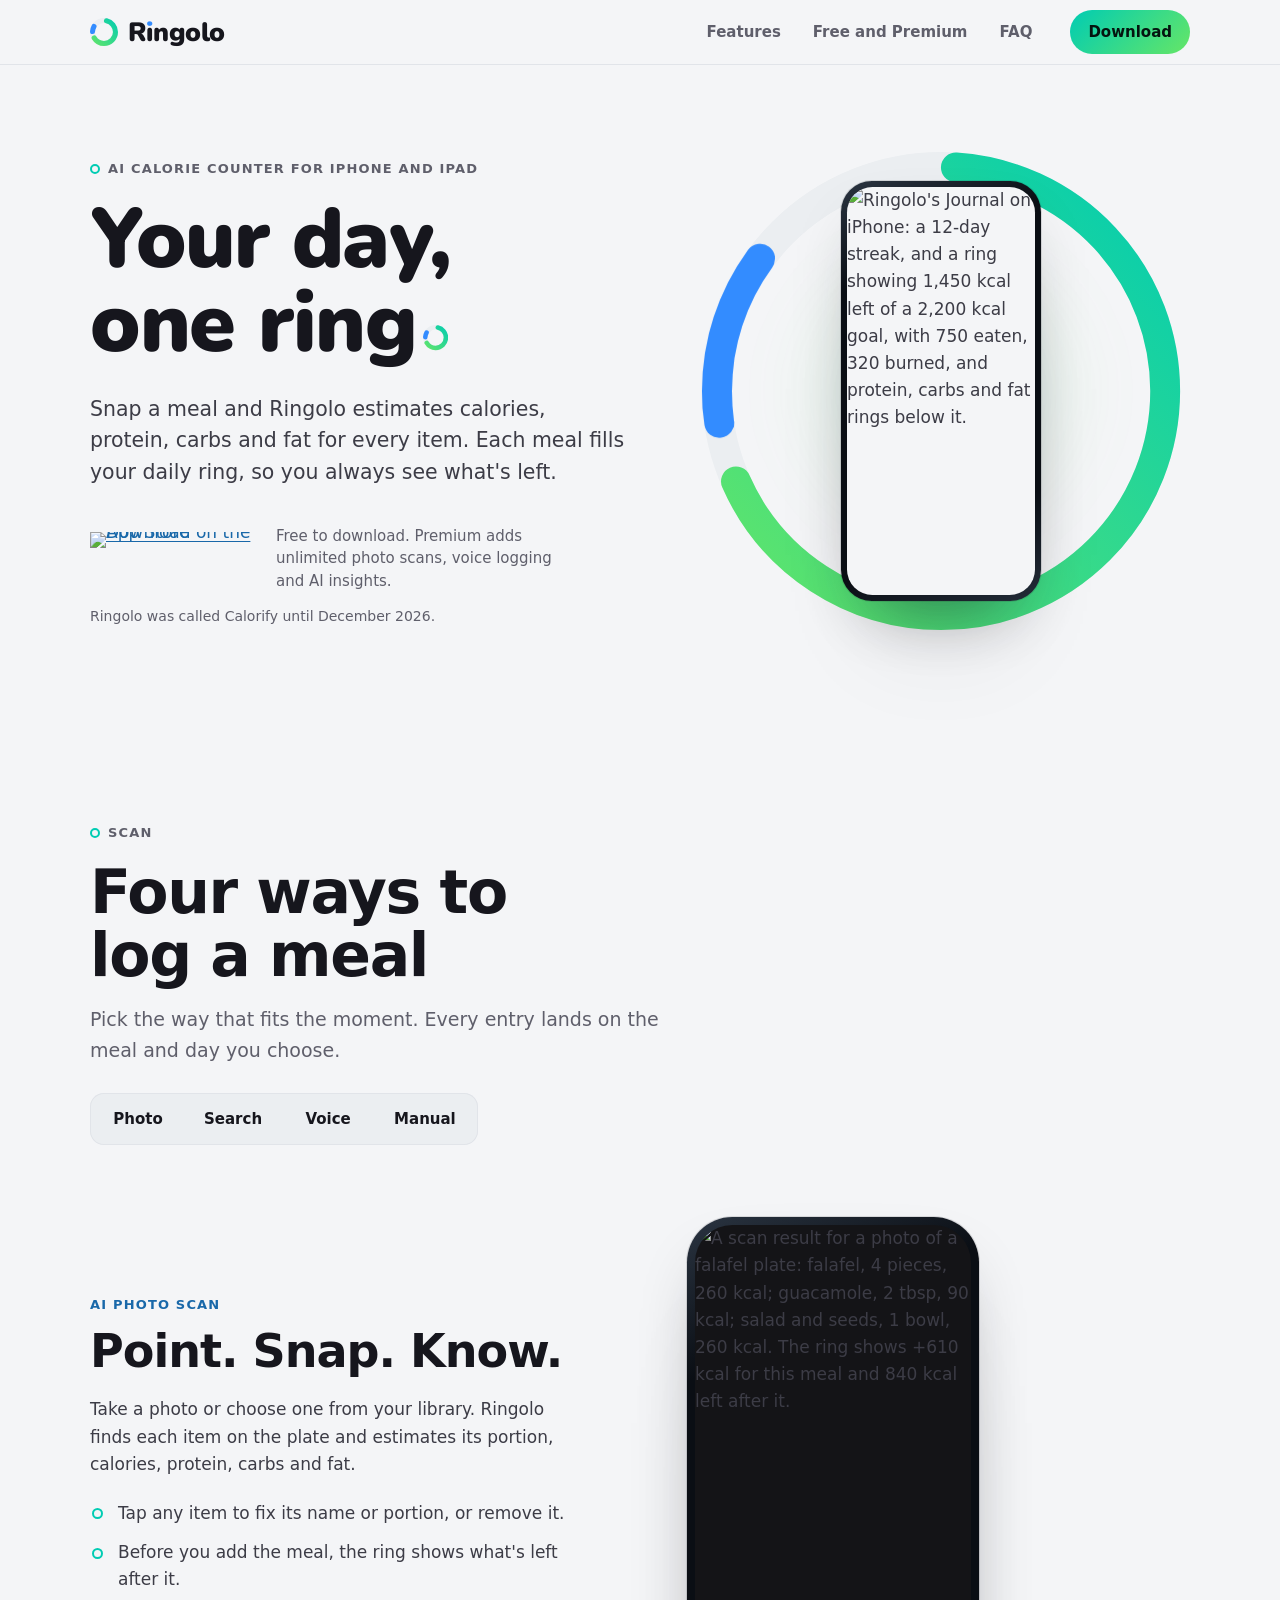
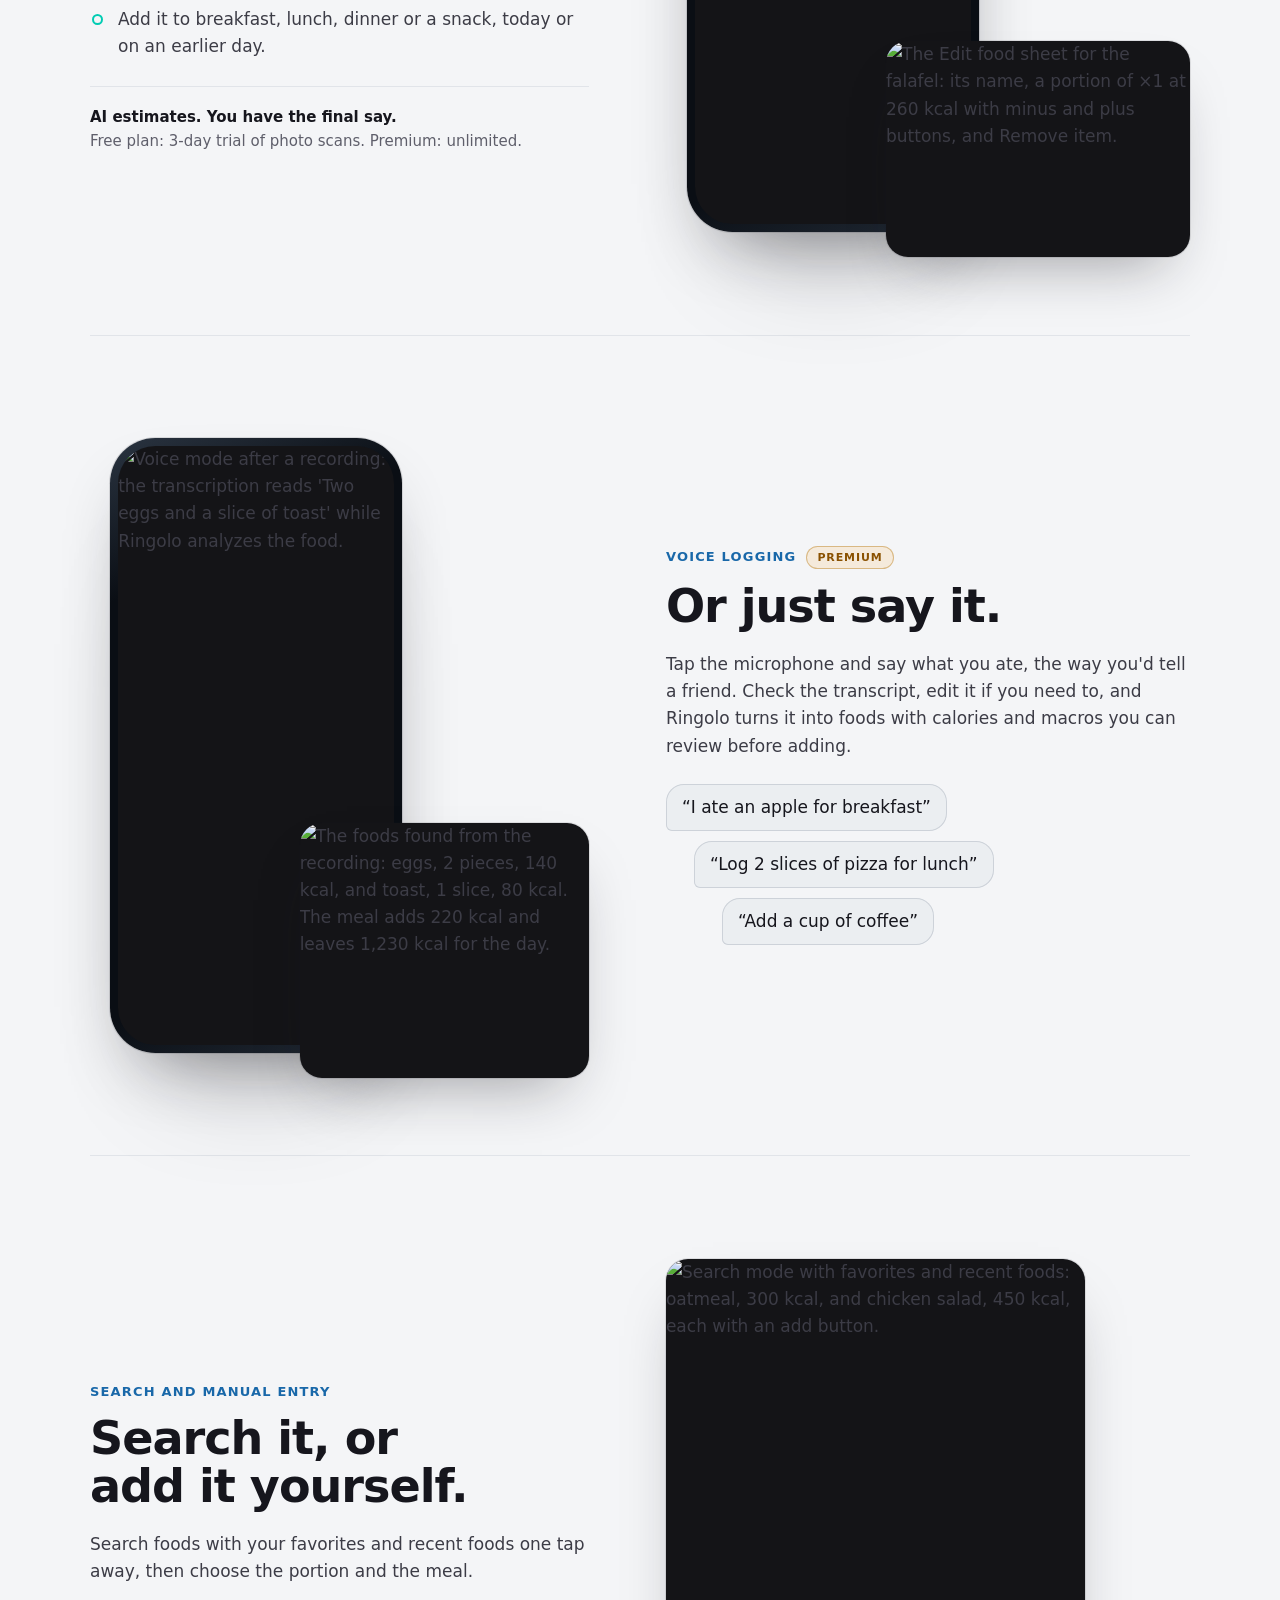
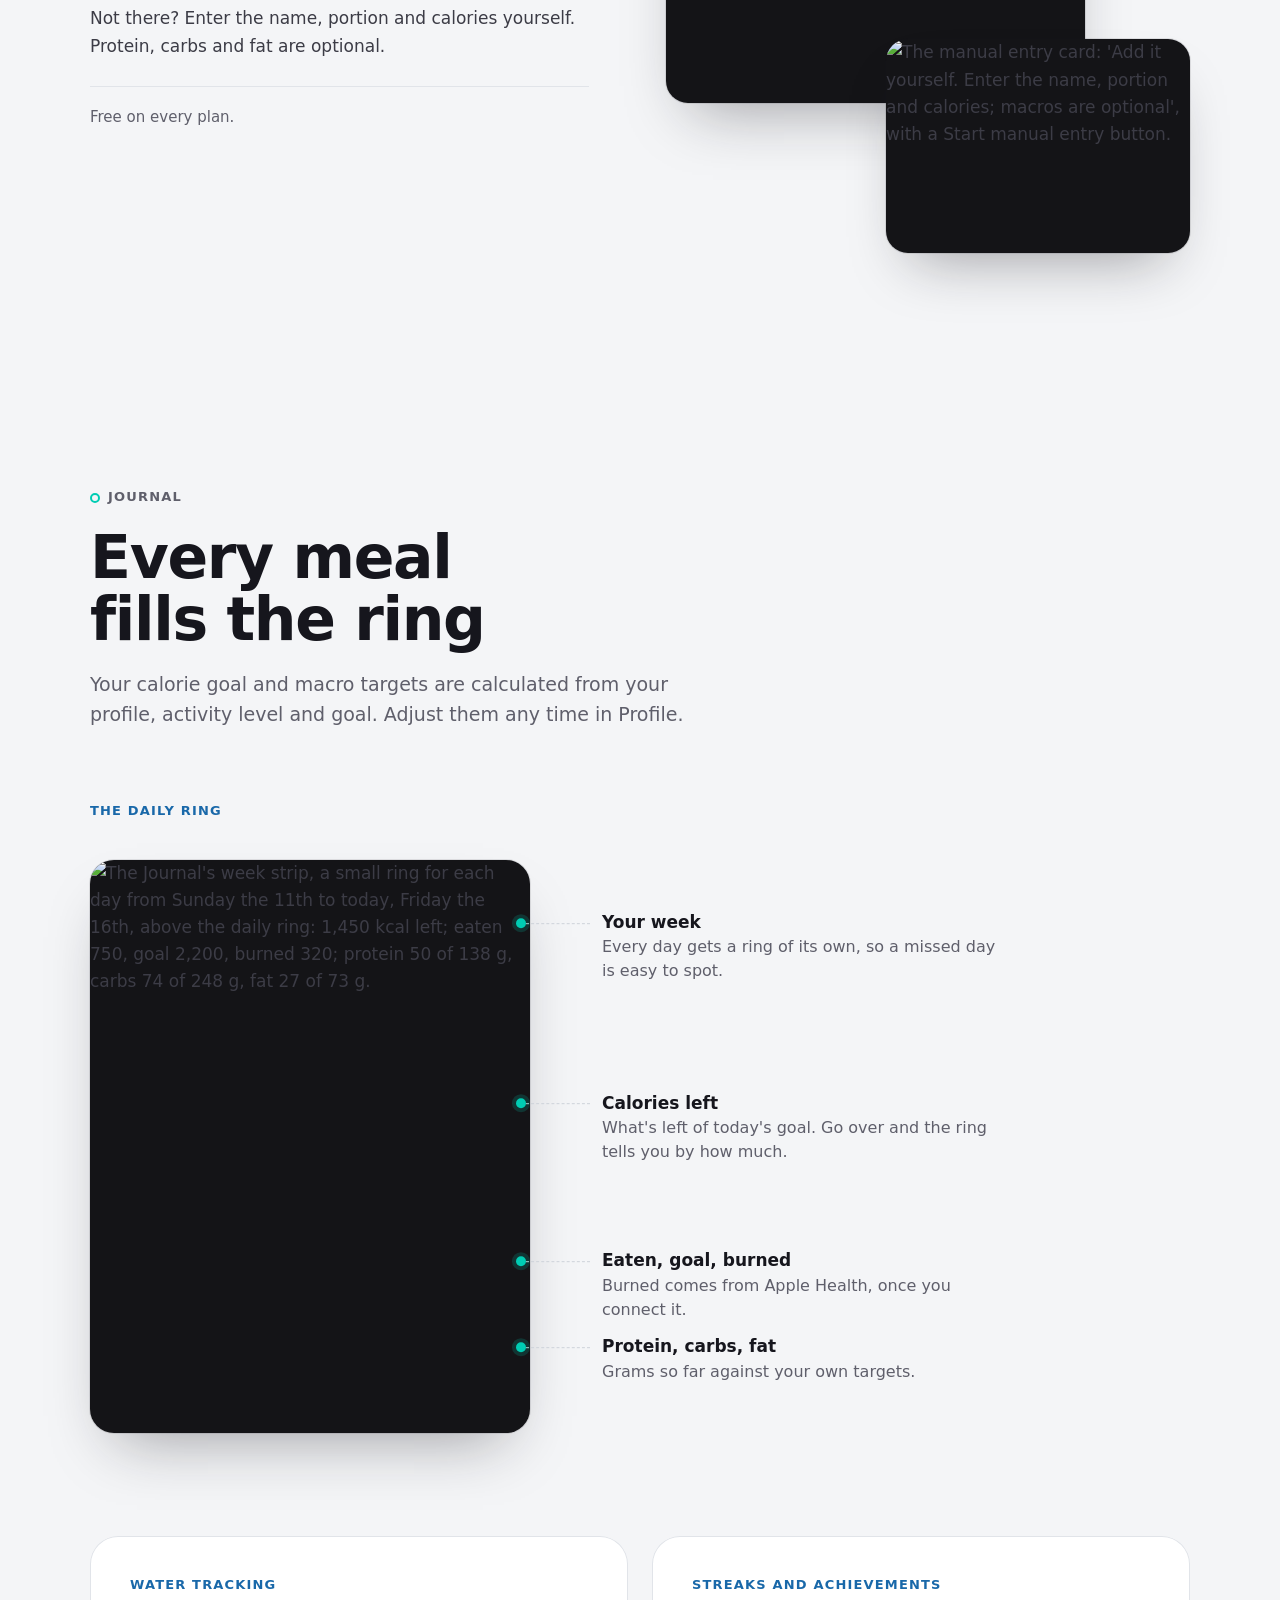
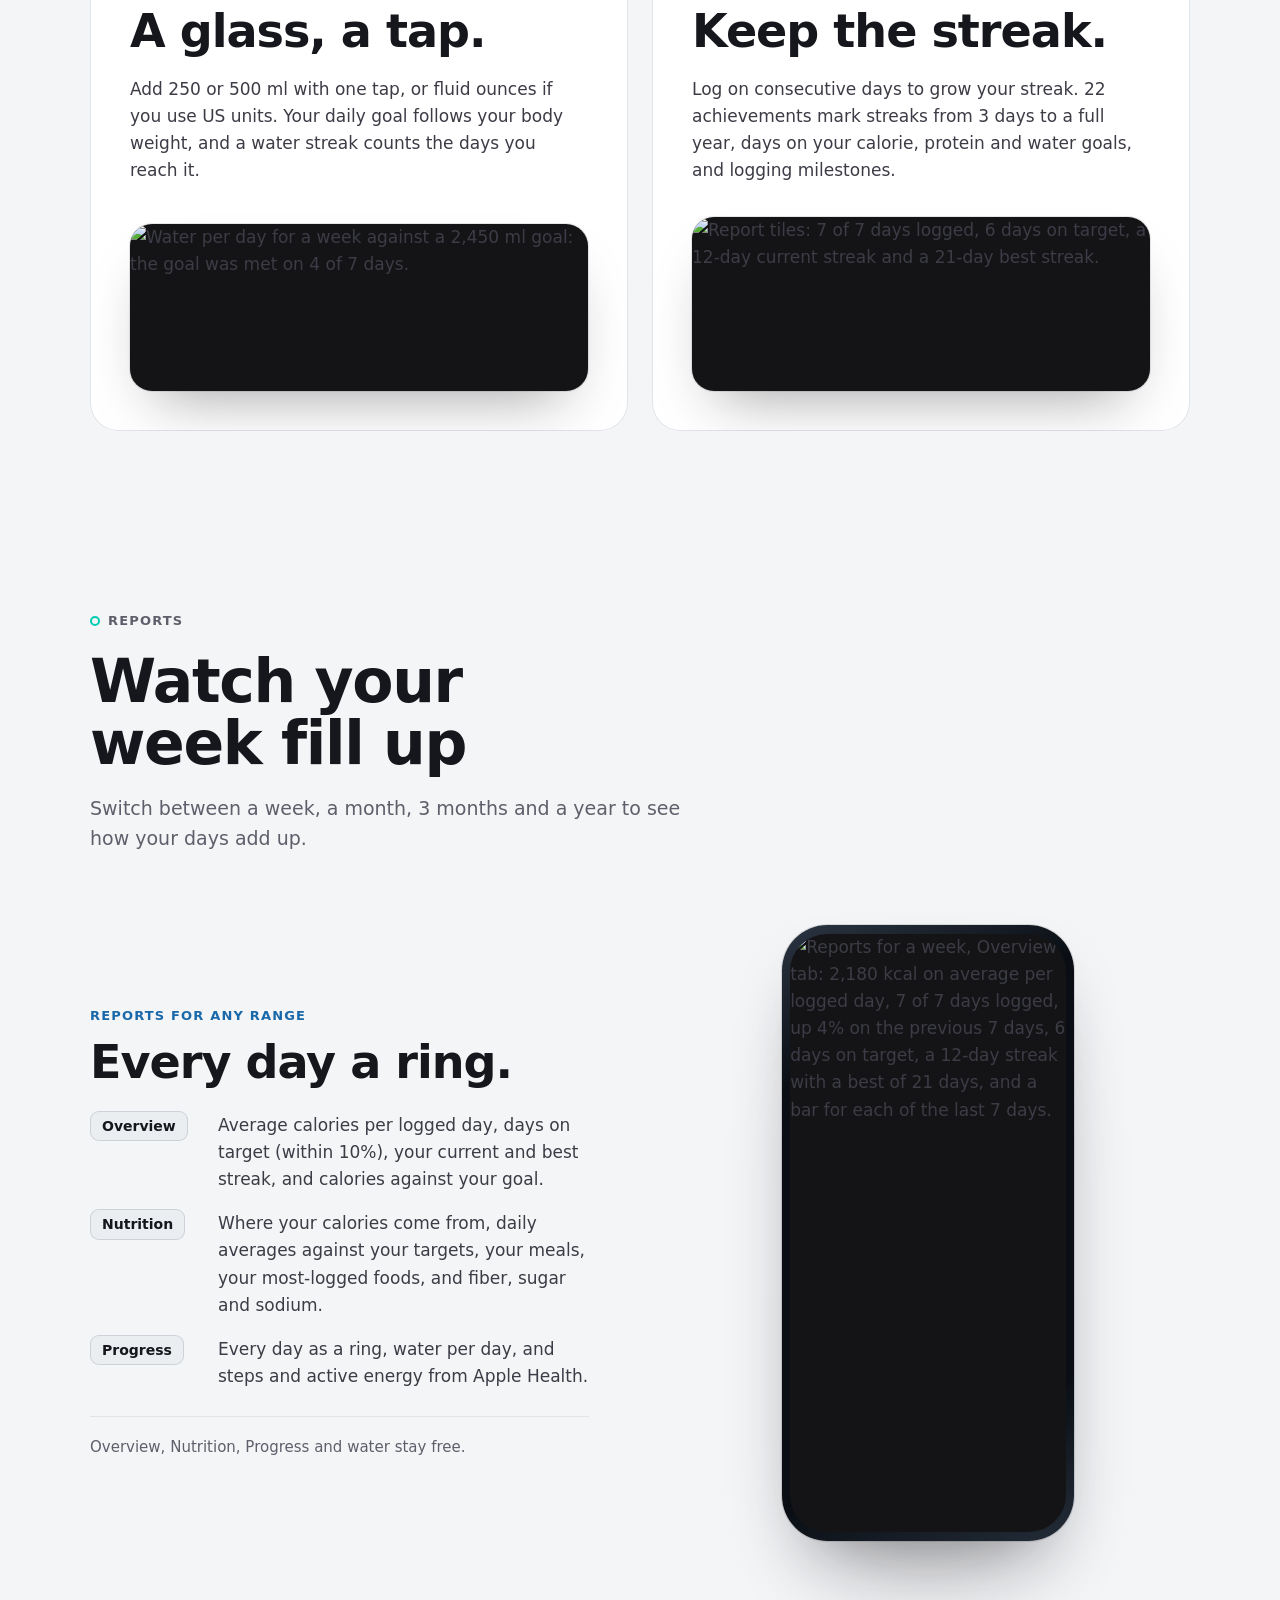
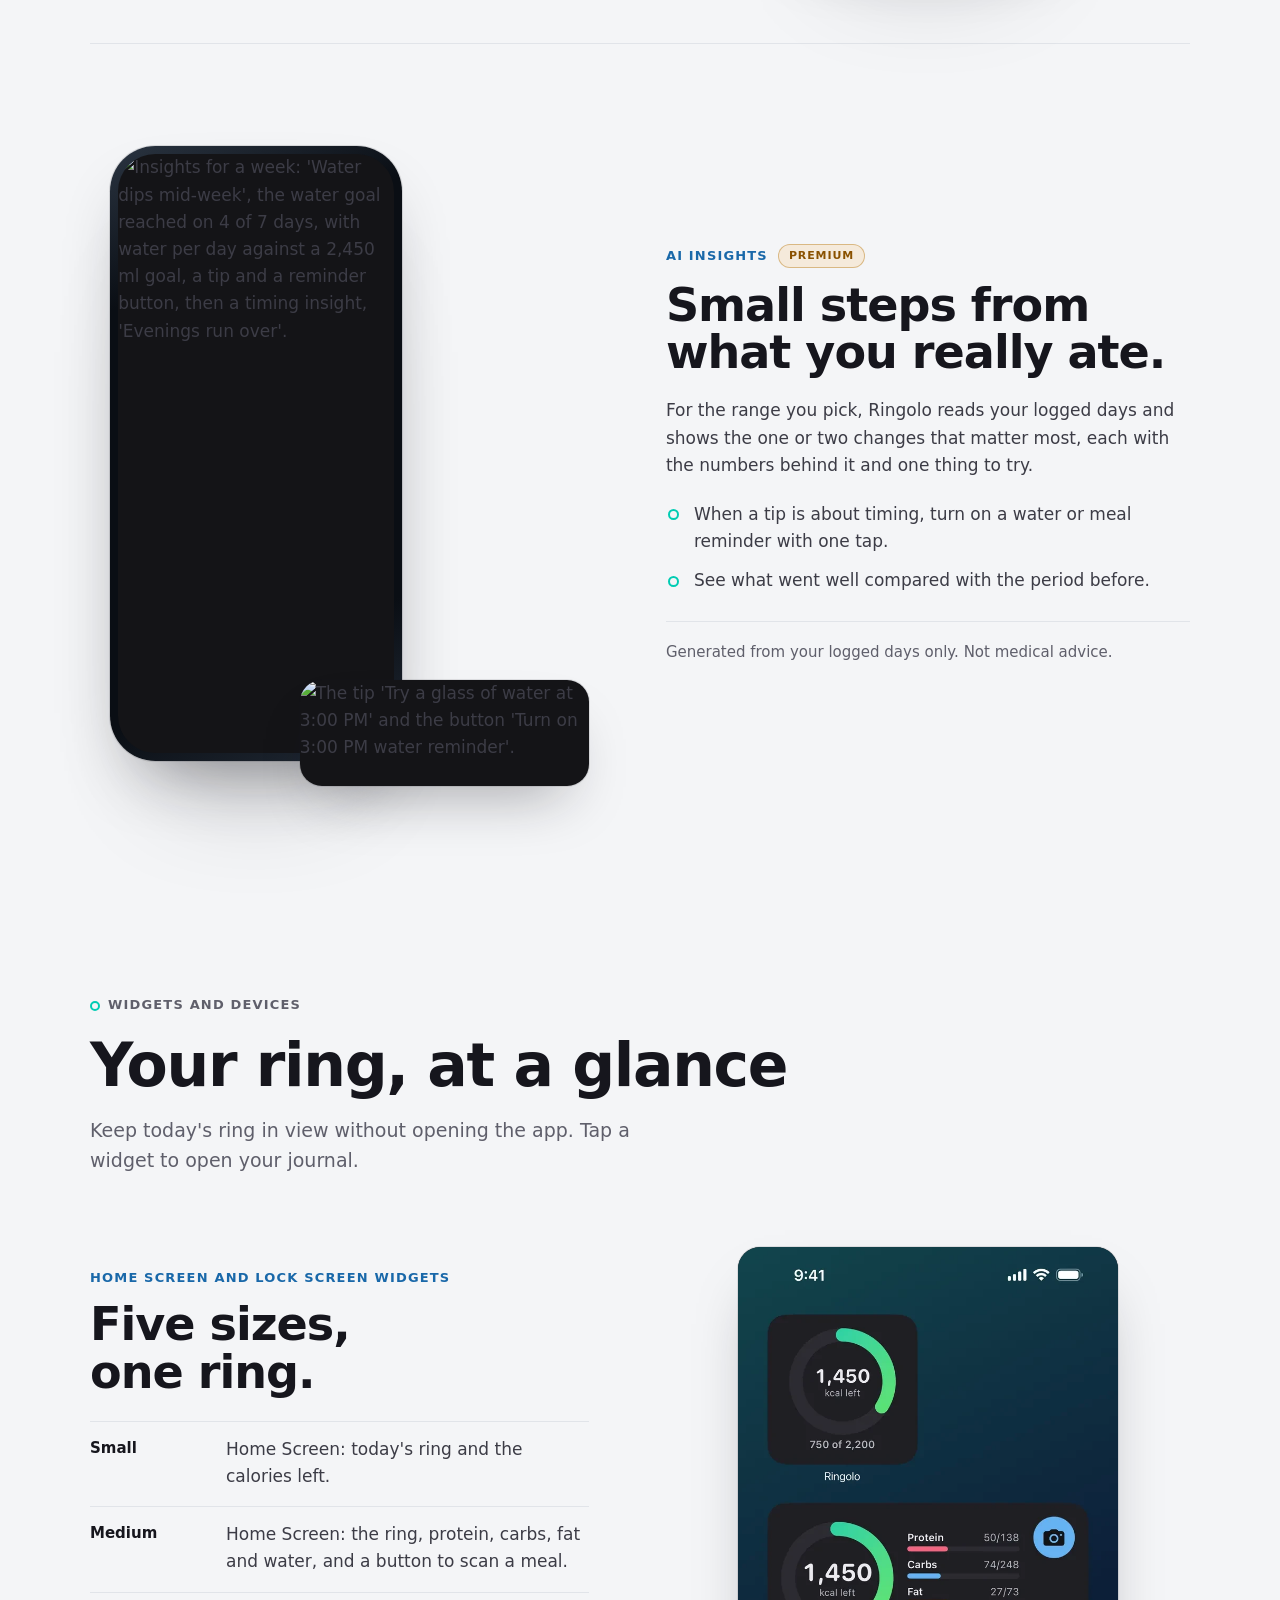
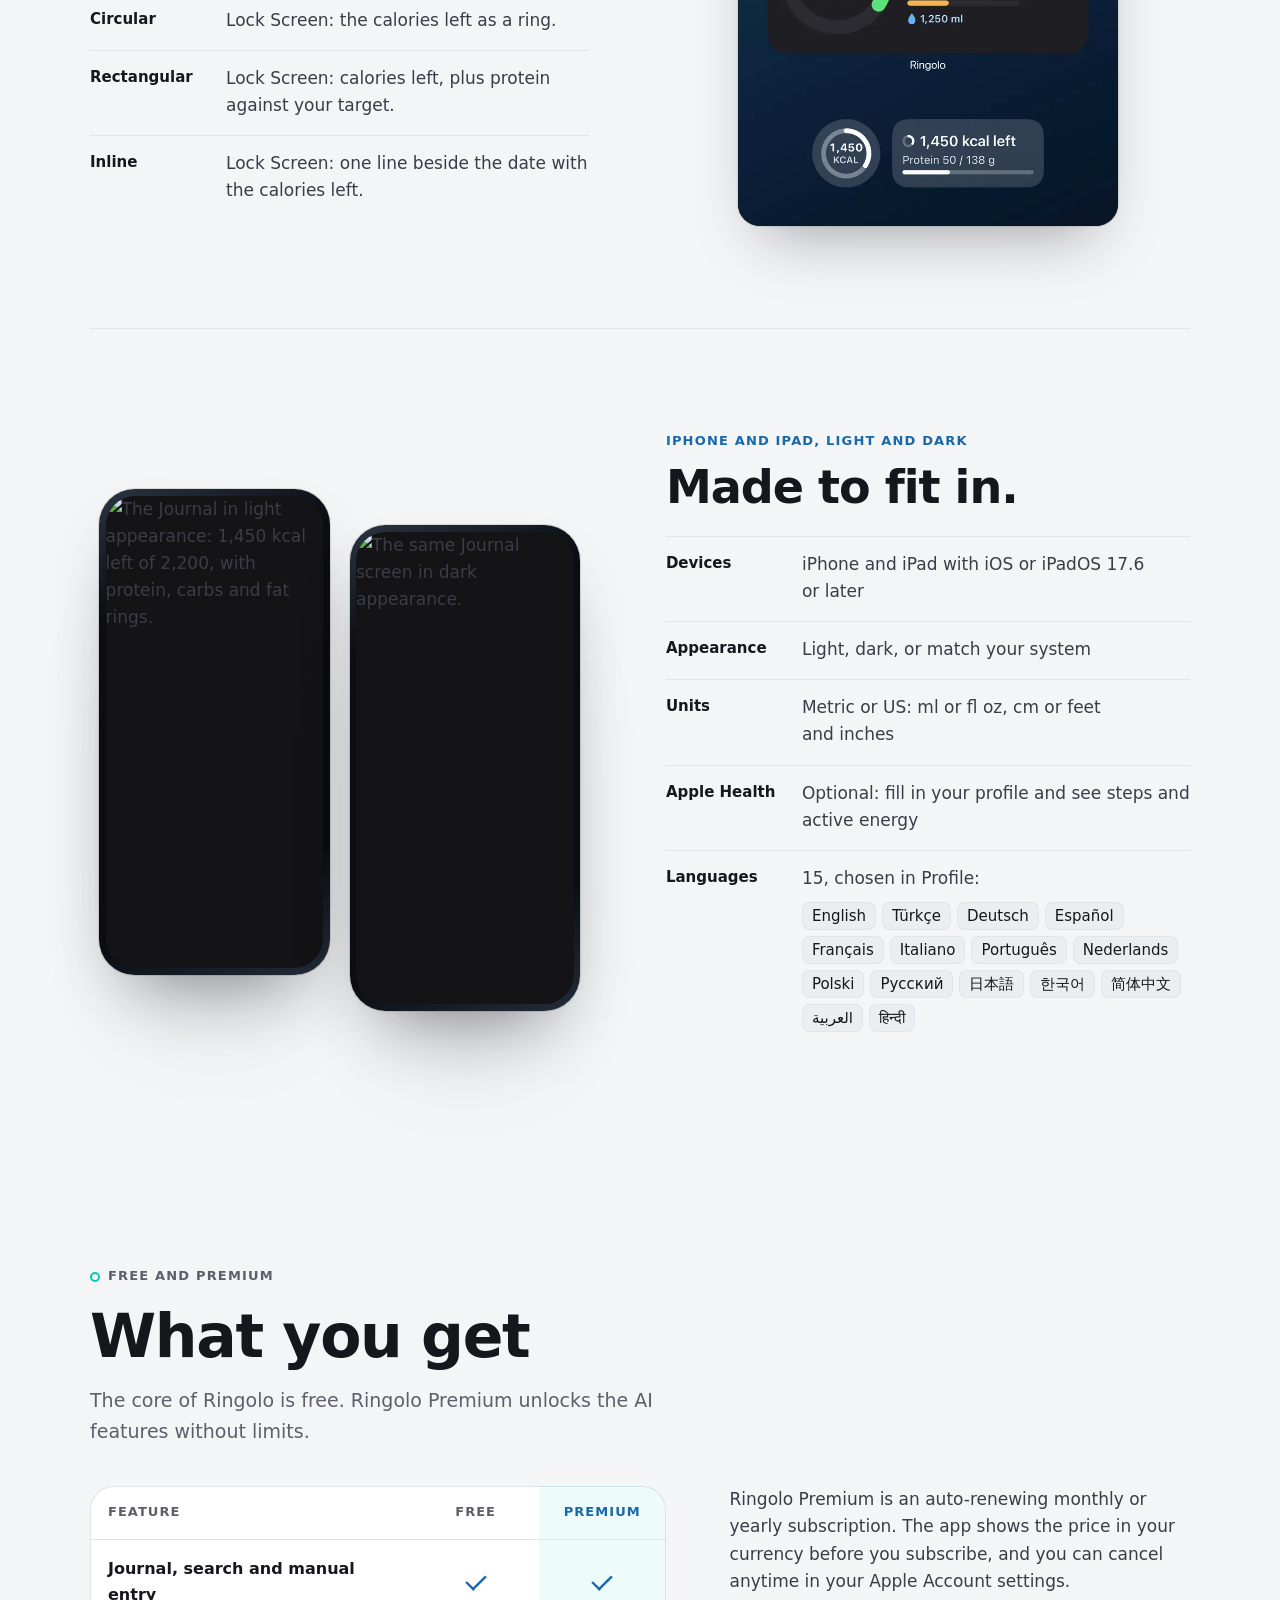
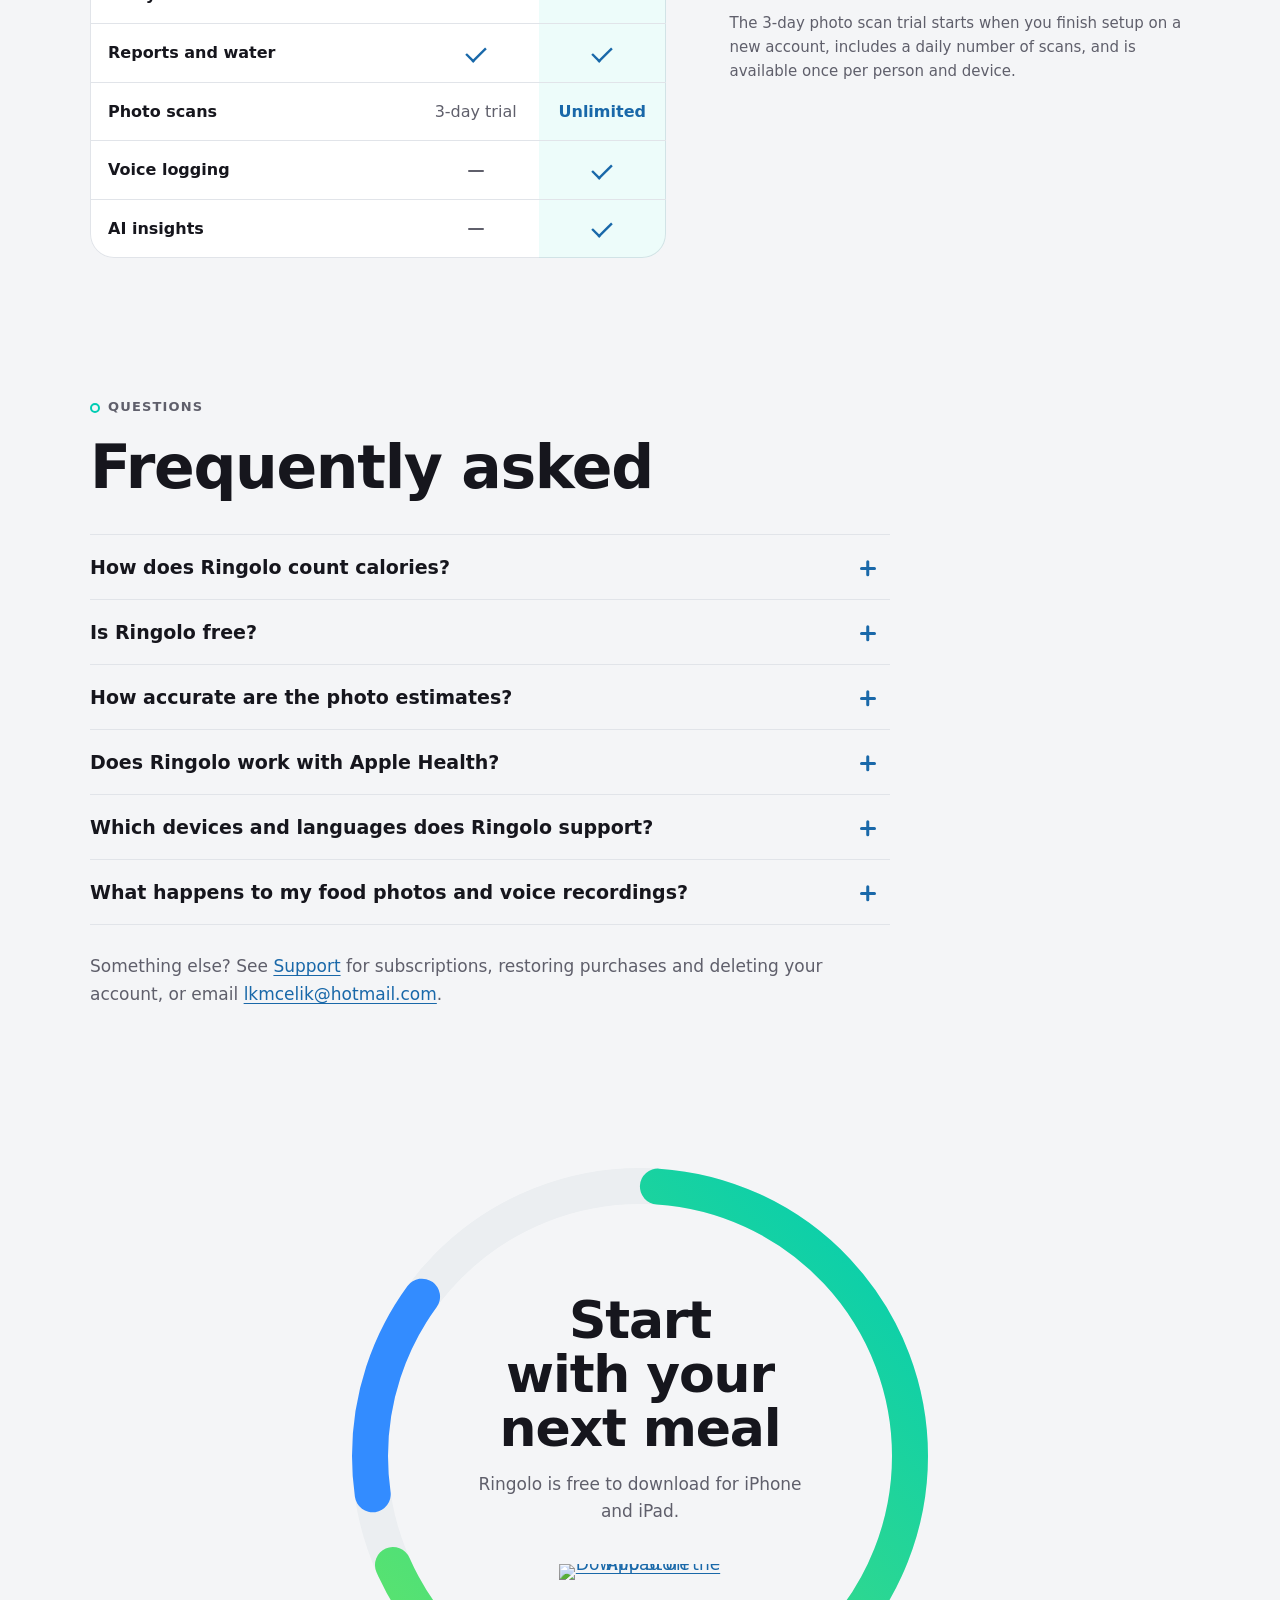
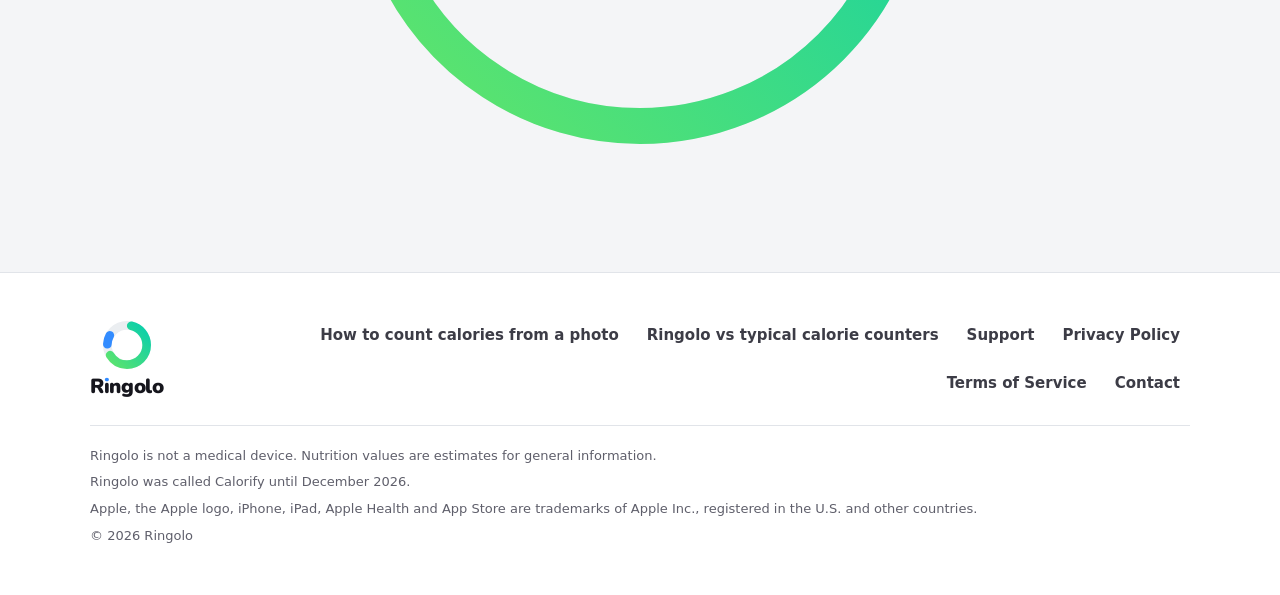
==== index.html @ d731403a "Rename the site to Ringolo (formerly Calorify) and add the C4 guide pages - Brand: compact lockup (r" ====
<!DOCTYPE html>
<html lang="en">
<head>
    <meta charset="UTF-8">
    <meta name="viewport" content="width=device-width, initial-scale=1">
    <title>Ringolo: AI calorie counter and macro tracker for iPhone and iPad</title>
    <meta name="description" content="Snap a meal and Ringolo (formerly Calorify) estimates calories, protein, carbs and fat for every item. Log by voice or search, track water, and see your week in reports.">
    <link rel="canonical" href="https://lkmcelik.github.io/calorify/">
    <meta name="robots" content="index, follow, max-image-preview:large">
    <meta name="color-scheme" content="light dark">
    <meta name="theme-color" content="#F4F5F7" media="(prefers-color-scheme: light)">
    <meta name="theme-color" content="#070B12" media="(prefers-color-scheme: dark)">
    <meta name="apple-itunes-app" content="app-id=6749366793">

    <meta property="og:type" content="website">
    <meta property="og:site_name" content="Ringolo">
    <meta property="og:locale" content="en_US">
    <meta property="og:url" content="https://lkmcelik.github.io/calorify/">
    <meta property="og:title" content="Ringolo: your day, one ring">
    <meta property="og:description" content="AI calorie counter for iPhone and iPad. Snap a meal for calories and macros on every item, log by voice or search, and see what's left in one ring.">
    <meta property="og:image" content="https://lkmcelik.github.io/calorify/img/og-image.png">
    <meta property="og:image:type" content="image/png">
    <meta property="og:image:width" content="1200">
    <meta property="og:image:height" content="630">
    <meta property="og:image:alt" content="Ringolo&#39;s Journal screen on an iPhone inside the Ringolo ring, with the words: Your day, one ring.">
    <meta name="twitter:card" content="summary_large_image">
    <meta name="twitter:title" content="Ringolo: your day, one ring">
    <meta name="twitter:description" content="AI calorie counter for iPhone and iPad. Snap a meal for calories and macros on every item, log by voice or search, and see what's left in one ring.">
    <meta name="twitter:image" content="https://lkmcelik.github.io/calorify/img/og-image.png">
    <meta name="twitter:image:alt" content="Ringolo&#39;s Journal screen on an iPhone inside the Ringolo ring, with the words: Your day, one ring.">

    <link rel="icon" type="image/png" sizes="64x64" href="img/icon-64.png">
    <link rel="apple-touch-icon" href="img/icon-180.png">
    <link rel="preload" as="image" href="img/journal-today-light.webp" type="image/webp" media="(prefers-color-scheme: light)">
    <link rel="preload" as="image" href="img/journal-today.webp" type="image/webp" media="(prefers-color-scheme: dark)">
    <link rel="preconnect" href="https://fonts.googleapis.com">
    <link rel="preconnect" href="https://fonts.gstatic.com" crossorigin>
    <link rel="stylesheet" href="https://fonts.googleapis.com/css2?family=Nunito:wght@900&amp;display=swap">
    <link rel="stylesheet" href="style.css">
    <script>document.documentElement.classList.add('js');</script>

    <script type="application/ld+json">
    {
      "@context": "https://schema.org",
      "@graph": [
        {
          "@type": "WebSite",
          "@id": "https://lkmcelik.github.io/calorify/#website",
          "name": "Ringolo",
          "alternateName": "Calorify",
          "url": "https://lkmcelik.github.io/calorify/",
          "inLanguage": "en",
          "publisher": { "@id": "https://lkmcelik.github.io/calorify/#publisher" }
        },
        {
          "@type": "Organization",
          "@id": "https://lkmcelik.github.io/calorify/#publisher",
          "name": "Ringolo",
          "alternateName": "Calorify",
          "url": "https://lkmcelik.github.io/calorify/",
          "logo": "https://lkmcelik.github.io/calorify/img/icon-180.png",
          "email": "lkmcelik@hotmail.com"
        },
        {
          "@type": "MobileApplication",
          "@id": "https://lkmcelik.github.io/calorify/#app",
          "name": "Ringolo",
          "alternateName": "Calorify",
          "description": "AI calorie counter and macro tracker for iPhone and iPad, formerly called Calorify. Snap a meal and Ringolo estimates calories, protein, carbs and fat for every item; log by voice, search or manual entry; track water, streaks and achievements; see reports for a week, month, 3 months or a year; and get AI insights with one-tap water and meal reminders.",
          "operatingSystem": "iOS 17.6 or later, iPadOS 17.6 or later",
          "applicationCategory": "HealthApplication",
          "inLanguage": ["en", "tr", "de", "es", "fr", "it", "pt", "nl", "pl", "ru", "ja", "ko", "zh-Hans", "ar", "hi"],
          "url": "https://apps.apple.com/app/id6749366793",
          "downloadUrl": "https://apps.apple.com/app/id6749366793",
          "installUrl": "https://apps.apple.com/app/id6749366793",
          "image": "https://lkmcelik.github.io/calorify/img/icon-180.png",
          "screenshot": [
            "https://lkmcelik.github.io/calorify/img/journal-today.webp",
            "https://lkmcelik.github.io/calorify/img/scan-result.webp",
            "https://lkmcelik.github.io/calorify/img/voice.webp",
            "https://lkmcelik.github.io/calorify/img/reports-overview.webp",
            "https://lkmcelik.github.io/calorify/img/insights.webp",
            "https://lkmcelik.github.io/calorify/img/widgets.webp"
          ],
          "featureList": [
            "AI photo scan with calories, protein, carbs and fat for each item",
            "Edit the name and portion of every scanned item",
            "Voice logging",
            "Food search with favorites and recent foods",
            "Manual entry",
            "Daily calorie ring with protein, carbs and fat targets",
            "Water tracking",
            "Logging streaks and achievements",
            "Reports for a week, month, 3 months or a year",
            "AI insights with one-tap water and meal reminders",
            "Home Screen and Lock Screen widgets",
            "Optional Apple Health connection",
            "Light and dark appearance",
            "15 languages"
          ],
          "isAccessibleForFree": true,
          "offers": {
            "@type": "Offer",
            "price": "0",
            "priceCurrency": "USD",
            "category": "free",
            "description": "Free to download. Offers in-app purchases: Ringolo Premium, an optional auto-renewing subscription."
          },
          "publisher": { "@id": "https://lkmcelik.github.io/calorify/#publisher" }
        },
        {
          "@type": "FAQPage",
          "@id": "https://lkmcelik.github.io/calorify/#faq",
          "mainEntity": [
            {
              "@type": "Question",
              "name": "How does Ringolo count calories?",
              "acceptedAnswer": {
                "@type": "Answer",
                "text": "Take a photo and Ringolo's AI estimates the portion, calories, protein, carbs and fat of each item on the plate. You can also say what you ate, search for a food or enter it yourself. You can check and edit every item before it's added to your day."
              }
            },
            {
              "@type": "Question",
              "name": "Is Ringolo free?",
              "acceptedAnswer": {
                "@type": "Answer",
                "text": "Ringolo is free to download. The journal, food search, manual entry, reports and water tracking are free, and the free plan includes a 3-day trial of photo scans. Unlimited photo scans, voice logging and AI insights come with Ringolo Premium, an auto-renewing monthly or yearly subscription. The app shows the price in your currency before you subscribe."
              }
            },
            {
              "@type": "Question",
              "name": "How accurate are the photo estimates?",
              "acceptedAnswer": {
                "@type": "Answer",
                "text": "They're AI estimates, so treat them as a starting point. Tap any item to fix its name or portion, or remove it, before you add the meal. Ringolo is not a medical device and doesn't give medical advice."
              }
            },
            {
              "@type": "Question",
              "name": "Does Ringolo work with Apple Health?",
              "acceptedAnswer": {
                "@type": "Answer",
                "text": "Yes, if you want it to. With your permission, Ringolo reads your height, weight, date of birth and sex from Apple Health to fill in your profile, and your steps and active energy to show your activity in the journal and reports. Connecting Apple Health is optional."
              }
            },
            {
              "@type": "Question",
              "name": "Which devices and languages does Ringolo support?",
              "acceptedAnswer": {
                "@type": "Answer",
                "text": "Ringolo runs on iPhone and iPad with iOS or iPadOS 17.6 or later, in light or dark appearance, and in 15 languages: English, Turkish, German, Spanish, French, Italian, Portuguese, Dutch, Polish, Russian, Japanese, Korean, Simplified Chinese, Arabic and Hindi."
              }
            },
            {
              "@type": "Question",
              "name": "What happens to my food photos and voice recordings?",
              "acceptedAnswer": {
                "@type": "Answer",
                "text": "When you scan a photo or record a voice entry, it's sent to our servers and to OpenAI to estimate the foods and their nutrition values. We don't store voice recordings. We never sell your personal information or share your food logs with advertisers. The Privacy Policy has the details."
              }
            }
          ]
        }
      ]
    }
    </script>
</head>
<body>
    <a class="skip-link" href="#main">Skip to content</a>

    <header class="site-nav">
        <div class="nav-inner">
            <a class="lockup" href="#top" aria-label="Ringolo"><svg class="mark" viewBox="146 146 732 732" aria-hidden="true" focusable="false"><defs><linearGradient id="g-mark-nav" gradientUnits="userSpaceOnUse" x1="868" y1="156" x2="156" y2="868" gradientTransform="rotate(90 512 512)"><stop offset="0" stop-color="#00CCB3"/><stop offset="1" stop-color="#66E666"/></linearGradient></defs><circle class="mark-track" cx="512" cy="512" r="300"/><circle class="mark-arc" cx="512" cy="512" r="300" stroke="url(#g-mark-nav)" stroke-dasharray="1177 708" stroke-dashoffset="-66" transform="rotate(-90 512 512)"/><circle class="mark-seg" cx="512" cy="512" r="300" stroke-dasharray="140.3 1744.7" stroke-dashoffset="-1416.9" transform="rotate(-90 512 512)"/></svg><span class="wordmark">R<span class="wm-i">i</span>ngolo</span></a>
            <nav class="nav-links" aria-label="Sections">
                <a href="#log">Features</a>
                <a href="#premium">Free and Premium</a>
                <a href="#faq">FAQ</a>
            </nav>
            <a class="nav-get" href="https://apps.apple.com/app/id6749366793" rel="noopener">Download<span class="visually-hidden"> Ringolo on the App Store</span></a>
        </div>
    </header>

    <main id="main">
        <section class="hero" id="top" aria-labelledby="hero-title">
            <div class="hero-copy">
                <p class="eyebrow">AI calorie counter for iPhone and iPad</p>
                <h1 id="hero-title" class="display">Your day, one&nbsp;ring<svg class="ring-stop" viewBox="146 146 732 732" aria-hidden="true" focusable="false"><defs><linearGradient id="g-stop" gradientUnits="userSpaceOnUse" x1="868" y1="156" x2="156" y2="868" gradientTransform="rotate(90 512 512)"><stop offset="0" stop-color="#00CCB3"/><stop offset="1" stop-color="#66E666"/></linearGradient></defs><circle class="stop-track" cx="512" cy="512" r="300"/><circle class="stop-arc" cx="512" cy="512" r="300" stroke="url(#g-stop)" stroke-dasharray="1177 708" stroke-dashoffset="-66" transform="rotate(-90 512 512)"/><circle class="stop-seg" cx="512" cy="512" r="300" stroke-dasharray="140.3 1744.7" stroke-dashoffset="-1416.9" transform="rotate(-90 512 512)"/></svg></h1>
                <p class="lede">Snap a meal and Ringolo estimates calories, protein, carbs and fat for every item. Each meal fills your daily ring, so you always see what's left.</p>
                <div class="hero-actions">
                    <a class="store-badge" href="https://apps.apple.com/app/id6749366793" rel="noopener">
                        <img src="img/app-store-badge.svg" width="162" height="54" alt="Download on the App Store">
                    </a>
                    <p class="hero-note">Free to download. Premium adds unlimited photo scans, voice logging and AI&nbsp;insights.</p>
                </div>
                <p class="hero-former">Ringolo was called Calorify until December 2026.</p>
            </div>
            <div class="hero-media">
                <svg class="brand-ring" viewBox="0 0 600 600" aria-hidden="true" focusable="false">
                    <defs><linearGradient id="g-ring-hero" gradientUnits="userSpaceOnUse" x1="579.4" y1="20.6" x2="20.6" y2="579.4" gradientTransform="rotate(90 300 300)"><stop offset="0" stop-color="#00CCB3"/><stop offset="1" stop-color="#66E666"/></linearGradient></defs>
                    <circle class="ring-track" cx="300" cy="300" r="270"/>
                    <circle class="ring-arc" cx="300" cy="300" r="270" pathLength="100" transform="rotate(-90 300 300)" stroke="url(#g-ring-hero)"/>
                    <circle class="ring-seg" cx="300" cy="300" r="270" pathLength="100" transform="rotate(-90 300 300)"/>
                </svg>
                <div class="phone phone--hero">
                    <picture>
                        <source srcset="img/journal-today.webp" type="image/webp" media="(prefers-color-scheme: dark)">
                        <img src="img/journal-today-light.webp" width="720" height="1564" fetchpriority="high"
                         alt="Ringolo's Journal on iPhone: a 12-day streak, and a ring showing 1,450 kcal left of a 2,200 kcal goal, with 750 eaten, 320 burned, and protein, carbs and fat rings below it.">
                    </picture>
                </div>
            </div>
        </section>

        <section class="group" id="log" aria-labelledby="log-title">
            <div class="group-head">
                <p class="eyebrow">Scan</p>
                <h2 id="log-title" class="display">Four ways to log a meal</h2>
                <p>Pick the way that fits the moment. Every entry lands on the meal and day you choose.</p>
                <nav class="modes" aria-label="Ways to log a meal">
                    <a href="#photo">Photo</a>
                    <a href="#search">Search</a>
                    <a href="#voice">Voice</a>
                    <a href="#manual">Manual</a>
                </nav>
            </div>

            <article class="feature" id="photo" aria-labelledby="photo-title">
                <div class="feature-copy">
                    <h3 id="photo-title" class="feature-label">AI photo scan</h3>
                    <p class="tagline display">Point. Snap. Know.</p>
                    <p>Take a photo or choose one from your library. Ringolo finds each item on the plate and estimates its portion, calories, protein, carbs and fat.</p>
                    <ul class="dots">
                        <li>Tap any item to fix its name or portion, or remove it.</li>
                        <li>Before you add the meal, the ring shows what's left after it.</li>
                        <li>Add it to breakfast, lunch, dinner or a snack, today or on an earlier day.</li>
                    </ul>
                    <p class="plan"><span class="plan-key">AI estimates. You have the final say.</span> Free plan: 3-day trial of photo scans. Premium: unlimited.</p>
                </div>
                <div class="feature-media">
                    <div class="phone">
                        <img src="img/scan-result.webp" width="720" height="1564" loading="lazy" decoding="async"
                             alt="A scan result for a photo of a falafel plate: falafel, 4 pieces, 260 kcal; guacamole, 2 tbsp, 90 kcal; salad and seeds, 1 bowl, 260 kcal. The ring shows +610 kcal for this meal and 840 kcal left after it.">
                    </div>
                    <div class="shot-card">
                        <img src="img/item-edit-card.webp" width="640" height="454" loading="lazy" decoding="async"
                             alt="The Edit food sheet for the falafel: its name, a portion of ×1 at 260 kcal with minus and plus buttons, and Remove item.">
                    </div>
                </div>
            </article>

            <article class="feature feature--flip" id="voice" aria-labelledby="voice-title">
                <div class="feature-copy">
                    <h3 id="voice-title" class="feature-label">Voice logging <span class="pill">Premium</span></h3>
                    <p class="tagline display">Or just say it.</p>
                    <p>Tap the microphone and say what you ate, the way you'd tell a friend. Check the transcript, edit it if you need to, and Ringolo turns it into foods with calories and macros you can review before adding.</p>
                    <ul class="quotes" aria-label="Things you can say">
                        <li>“I ate an apple for breakfast”</li>
                        <li>“Log 2 slices of pizza for lunch”</li>
                        <li>“Add a cup of coffee”</li>
                    </ul>
                </div>
                <div class="feature-media">
                    <div class="phone">
                        <img src="img/voice.webp" width="720" height="1564" loading="lazy" decoding="async"
                             alt="Voice mode after a recording: the transcription reads 'Two eggs and a slice of toast' while Ringolo analyzes the food.">
                    </div>
                    <div class="shot-card">
                        <img src="img/voice-review-card.webp" width="640" height="564" loading="lazy" decoding="async"
                             alt="The foods found from the recording: eggs, 2 pieces, 140 kcal, and toast, 1 slice, 80 kcal. The meal adds 220 kcal and leaves 1,230 kcal for the day.">
                    </div>
                </div>
            </article>

            <article class="feature" id="search" aria-labelledby="search-title">
                <div class="feature-copy">
                    <h3 id="search-title" class="feature-label">Search and manual entry</h3>
                    <p class="tagline display">Search it, or add it yourself.</p>
                    <p>Search foods with your favorites and recent foods one tap away, then choose the portion and the meal.</p>
                    <p id="manual">Not there? Enter the name, portion and calories yourself. Protein, carbs and fat are optional.</p>
                    <p class="plan">Free on every plan.</p>
                </div>
                <div class="feature-media">
                    <div class="shot-card shot-card--main">
                        <img src="img/search-card.webp" width="720" height="763" loading="lazy" decoding="async"
                             alt="Search mode with favorites and recent foods: oatmeal, 300 kcal, and chicken salad, 450 kcal, each with an add button.">
                    </div>
                    <div class="shot-card">
                        <img src="img/manual-card.webp" width="640" height="450" loading="lazy" decoding="async"
                             alt="The manual entry card: 'Add it yourself. Enter the name, portion and calories; macros are optional', with a Start manual entry button.">
                    </div>
                </div>
            </article>
        </section>

        <section class="group" id="journal" aria-labelledby="journal-title">
            <div class="group-head">
                <p class="eyebrow">Journal</p>
                <h2 id="journal-title" class="display">Every meal fills the ring</h2>
                <p>Your calorie goal and macro targets are calculated from your profile, activity level and goal. Adjust them any time in Profile.</p>
            </div>

            <article class="feature feature--ring" id="ring" aria-labelledby="ring-title">
                <h3 id="ring-title" class="feature-label">The daily ring</h3>
                <div class="annotated">
                    <div class="annotated-shot">
                        <img src="img/ring-detail.webp" width="760" height="991" loading="lazy" decoding="async"
                             alt="The Journal's week strip, a small ring for each day from Sunday the 11th to today, Friday the 16th, above the daily ring: 1,450 kcal left; eaten 750, goal 2,200, burned 320; protein 50 of 138 g, carbs 74 of 248 g, fat 27 of 73 g.">
                    </div>
                    <ul class="callouts">
                        <li style="--at: 11%"><strong>Your week</strong> Every day gets a ring of its own, so a missed day is easy to spot.</li>
                        <li style="--at: 42.5%"><strong>Calories left</strong> What's left of today's goal. Go over and the ring tells you by how much.</li>
                        <li style="--at: 70%"><strong>Eaten, goal, burned</strong> Burned comes from Apple Health, once you connect it.</li>
                        <li style="--at: 85%"><strong>Protein, carbs, fat</strong> Grams so far against your own targets.</li>
                    </ul>
                </div>
            </article>

            <div class="pair">
                <article class="mini" id="water" aria-labelledby="water-title">
                    <h3 id="water-title" class="feature-label">Water tracking</h3>
                    <p class="tagline display">A glass, a tap.</p>
                    <p>Add 250 or 500 ml with one tap, or fluid ounces if you use US units. Your daily goal follows your body weight, and a water streak counts the days you reach it.</p>
                    <div class="shot-card shot-card--flat">
                        <img src="img/water-chart-card.webp" width="760" height="278" loading="lazy" decoding="async"
                             alt="Water per day for a week against a 2,450 ml goal: the goal was met on 4 of 7 days.">
                    </div>
                </article>
                <article class="mini" id="streaks" aria-labelledby="streaks-title">
                    <h3 id="streaks-title" class="feature-label">Streaks and achievements</h3>
                    <p class="tagline display">Keep the streak.</p>
                    <p>Log on consecutive days to grow your streak. 22 achievements mark streaks from 3 days to a full year, days on your calorie, protein and water goals, and logging milestones.</p>
                    <div class="shot-card shot-card--flat">
                        <img src="img/streak-card.webp" width="760" height="290" loading="lazy" decoding="async"
                             alt="Report tiles: 7 of 7 days logged, 6 days on target, a 12-day current streak and a 21-day best streak.">
                    </div>
                </article>
            </div>
        </section>

        <section class="group" id="reports" aria-labelledby="reports-title">
            <div class="group-head">
                <p class="eyebrow">Reports</p>
                <h2 id="reports-title" class="display">Watch your week fill up</h2>
                <p>Switch between a week, a month, 3 months and a year to see how your days add up.</p>
            </div>

            <article class="feature" id="report-tabs" aria-labelledby="report-tabs-title">
                <div class="feature-copy">
                    <h3 id="report-tabs-title" class="feature-label">Reports for any range</h3>
                    <p class="tagline display">Every day a ring.</p>
                    <dl class="tabs">
                        <div><dt>Overview</dt><dd>Average calories per logged day, days on target (within 10%), your current and best streak, and calories against your goal.</dd></div>
                        <div><dt>Nutrition</dt><dd>Where your calories come from, daily averages against your targets, your meals, your most-logged foods, and fiber, sugar and sodium.</dd></div>
                        <div><dt>Progress</dt><dd>Every day as a ring, water per day, and steps and active energy from Apple Health.</dd></div>
                    </dl>
                    <p class="plan">Overview, Nutrition, Progress and water stay free.</p>
                </div>
                <div class="feature-media">
                    <div class="phone">
                        <img src="img/reports-overview.webp" width="720" height="1564" loading="lazy" decoding="async"
                             alt="Reports for a week, Overview tab: 2,180 kcal on average per logged day, 7 of 7 days logged, up 4% on the previous 7 days, 6 days on target, a 12-day streak with a best of 21 days, and a bar for each of the last 7 days.">
                    </div>
                </div>
            </article>

            <article class="feature feature--flip" id="insights" aria-labelledby="insights-title">
                <div class="feature-copy">
                    <h3 id="insights-title" class="feature-label">AI insights <span class="pill">Premium</span></h3>
                    <p class="tagline display">Small steps from what you really&nbsp;ate.</p>
                    <p>For the range you pick, Ringolo reads your logged days and shows the one or two changes that matter most, each with the numbers behind it and one thing to try.</p>
                    <ul class="dots">
                        <li>When a tip is about timing, turn on a water or meal reminder with one tap.</li>
                        <li>See what went well compared with the period before.</li>
                    </ul>
                    <p class="plan">Generated from your logged days only. Not medical advice.</p>
                </div>
                <div class="feature-media">
                    <div class="phone">
                        <img src="img/insights.webp" width="720" height="1564" loading="lazy" decoding="async"
                             alt="Insights for a week: 'Water dips mid-week', the water goal reached on 4 of 7 days, with water per day against a 2,450 ml goal, a tip and a reminder button, then a timing insight, 'Evenings run over'.">
                    </div>
                    <div class="shot-card">
                        <img src="img/insight-reminder-card.webp" width="640" height="235" loading="lazy" decoding="async"
                             alt="The tip 'Try a glass of water at 3:00 PM' and the button 'Turn on 3:00 PM water reminder'.">
                    </div>
                </div>
            </article>
        </section>

        <section class="group" id="everywhere" aria-labelledby="everywhere-title">
            <div class="group-head">
                <p class="eyebrow">Widgets and devices</p>
                <h2 id="everywhere-title" class="display">Your ring, at a glance</h2>
                <p>Keep today's ring in view without opening the app. Tap a widget to open your journal.</p>
            </div>

            <article class="feature feature--widgets" id="widgets" aria-labelledby="widgets-title">
                <div class="feature-copy">
                    <h3 id="widgets-title" class="feature-label">Home Screen and Lock Screen widgets</h3>
                    <p class="tagline display">Five sizes, one ring.</p>
                    <dl class="facts">
                        <div><dt>Small</dt><dd>Home Screen: today's ring and the calories left.</dd></div>
                        <div><dt>Medium</dt><dd>Home Screen: the ring, protein, carbs, fat and water, and a button to scan a meal.</dd></div>
                        <div><dt>Circular</dt><dd>Lock Screen: the calories left as a ring.</dd></div>
                        <div><dt>Rectangular</dt><dd>Lock Screen: calories left, plus protein against your target.</dd></div>
                        <div><dt>Inline</dt><dd>Lock Screen: one line beside the date with the calories left.</dd></div>
                    </dl>
                </div>
                <div class="feature-media">
                    <div class="shot-card shot-card--widgets">
                        <img src="img/widgets.webp" width="720" height="1096" loading="lazy" decoding="async"
                             alt="Ringolo's widgets: a small Home Screen widget with 1,450 kcal left of 2,200; a medium one with the ring, protein 50 of 138 g, carbs 74 of 248 g, fat 27 of 73 g, 1,250 ml of water and a scan button; and circular and rectangular Lock Screen widgets with 1,450 kcal left and protein 50 of 138 g.">
                    </div>
                </div>
            </article>

            <article class="feature feature--flip feature--devices" id="devices" aria-labelledby="devices-title">
                <div class="feature-copy">
                    <h3 id="devices-title" class="feature-label">iPhone and iPad, light and dark</h3>
                    <p class="tagline display">Made to fit in.</p>
                    <dl class="facts">
                        <div><dt>Devices</dt><dd>iPhone and iPad with iOS or iPadOS 17.6 or later</dd></div>
                        <div><dt>Appearance</dt><dd>Light, dark, or match your system</dd></div>
                        <div><dt>Units</dt><dd>Metric or US: ml or fl oz, cm or feet and inches</dd></div>
                        <div><dt>Apple Health</dt><dd>Optional: fill in your profile and see steps and active energy</dd></div>
                        <div><dt>Languages</dt><dd>15, chosen in Profile:
                            <ul class="langs">
                                <li lang="en">English</li><li lang="tr">Türkçe</li><li lang="de">Deutsch</li><li lang="es">Español</li><li lang="fr">Français</li><li lang="it">Italiano</li><li lang="pt">Português</li><li lang="nl">Nederlands</li><li lang="pl">Polski</li><li lang="ru">Русский</li><li lang="ja">日本語</li><li lang="ko">한국어</li><li lang="zh-Hans">简体中文</li><li lang="ar" dir="rtl">العربية</li><li lang="hi">हिन्दी</li>
                            </ul>
                        </dd></div>
                    </dl>
                </div>
                <div class="feature-media feature-media--pair">
                    <div class="phone">
                        <img src="img/journal-today-light.webp" width="720" height="1564" loading="lazy" decoding="async"
                             alt="The Journal in light appearance: 1,450 kcal left of 2,200, with protein, carbs and fat rings.">
                    </div>
                    <div class="phone">
                        <img src="img/journal-today.webp" width="720" height="1564" loading="lazy" decoding="async"
                             alt="The same Journal screen in dark appearance.">
                    </div>
                </div>
            </article>
        </section>

        <section class="group" id="premium" aria-labelledby="premium-title">
            <div class="group-head">
                <p class="eyebrow">Free and Premium</p>
                <h2 id="premium-title" class="display">What you get</h2>
                <p>The core of Ringolo is free. Ringolo Premium unlocks the AI features without limits.</p>
            </div>
            <div class="compare-wrap">
                <table class="compare">
                    <caption class="visually-hidden">Features on the free plan and with Ringolo Premium</caption>
                    <thead>
                        <tr><th scope="col">Feature</th><th scope="col">Free</th><th scope="col">Premium</th></tr>
                    </thead>
                    <tbody>
                        <tr><th scope="row">Journal, search and manual entry</th><td><span class="mark-yes" role="img" aria-label="Included"></span></td><td><span class="mark-yes" role="img" aria-label="Included"></span></td></tr>
                        <tr><th scope="row">Reports and water</th><td><span class="mark-yes" role="img" aria-label="Included"></span></td><td><span class="mark-yes" role="img" aria-label="Included"></span></td></tr>
                        <tr><th scope="row">Photo scans</th><td>3-day trial</td><td class="strong">Unlimited</td></tr>
                        <tr><th scope="row">Voice logging</th><td><span class="mark-no" role="img" aria-label="Not included"></span></td><td><span class="mark-yes" role="img" aria-label="Included"></span></td></tr>
                        <tr><th scope="row">AI insights</th><td><span class="mark-no" role="img" aria-label="Not included"></span></td><td><span class="mark-yes" role="img" aria-label="Included"></span></td></tr>
                    </tbody>
                </table>
                <div class="compare-notes">
                    <p>Ringolo Premium is an auto-renewing monthly or yearly subscription. The app shows the price in your currency before you subscribe, and you can cancel anytime in your Apple Account settings.</p>
                    <p>The 3-day photo scan trial starts when you finish setup on a new account, includes a daily number of scans, and is available once per person and device.</p>
                </div>
            </div>
        </section>

        <section class="group" id="faq" aria-labelledby="faq-title">
            <div class="group-head">
                <p class="eyebrow">Questions</p>
                <h2 id="faq-title" class="display">Frequently asked</h2>
            </div>
            <div class="faq">
                <details>
                    <summary>How does Ringolo count calories?</summary>
                    <p>Take a photo and Ringolo's AI estimates the portion, calories, protein, carbs and fat of each item on the plate. You can also say what you ate, search for a food or enter it yourself. You can check and edit every item before it's added to your day.</p>
                </details>
                <details>
                    <summary>Is Ringolo free?</summary>
                    <p>Ringolo is free to download. The journal, food search, manual entry, reports and water tracking are free, and the free plan includes a 3-day trial of photo scans. Unlimited photo scans, voice logging and AI insights come with Ringolo Premium, an auto-renewing monthly or yearly subscription. The app shows the price in your currency before you subscribe.</p>
                </details>
                <details>
                    <summary>How accurate are the photo estimates?</summary>
                    <p>They're AI estimates, so treat them as a starting point. Tap any item to fix its name or portion, or remove it, before you add the meal. Ringolo is not a medical device and doesn't give medical advice.</p>
                </details>
                <details>
                    <summary>Does Ringolo work with Apple Health?</summary>
                    <p>Yes, if you want it to. With your permission, Ringolo reads your height, weight, date of birth and sex from Apple Health to fill in your profile, and your steps and active energy to show your activity in the journal and reports. Connecting Apple Health is optional.</p>
                </details>
                <details>
                    <summary>Which devices and languages does Ringolo support?</summary>
                    <p>Ringolo runs on iPhone and iPad with iOS or iPadOS 17.6 or later, in light or dark appearance, and in 15 languages: English, Turkish, German, Spanish, French, Italian, Portuguese, Dutch, Polish, Russian, Japanese, Korean, Simplified Chinese, Arabic and Hindi.</p>
                </details>
                <details>
                    <summary>What happens to my food photos and voice recordings?</summary>
                    <p>When you scan a photo or record a voice entry, it's sent to our servers and to OpenAI to estimate the foods and their nutrition values. We don't store voice recordings. We never sell your personal information or share your food logs with advertisers. The <a href="privacy.html">Privacy Policy</a> has the details.</p>
                </details>
            </div>
            <p class="faq-more">Something else? See <a href="support/">Support</a> for subscriptions, restoring purchases and deleting your account, or email <a href="mailto:lkmcelik@hotmail.com">lkmcelik@hotmail.com</a>.</p>
        </section>

        <section class="finale" id="download" aria-labelledby="download-title">
            <svg class="brand-ring finale-ring" viewBox="0 0 600 600" aria-hidden="true" focusable="false">
                <defs><linearGradient id="g-ring-finale" gradientUnits="userSpaceOnUse" x1="579.4" y1="20.6" x2="20.6" y2="579.4" gradientTransform="rotate(90 300 300)"><stop offset="0" stop-color="#00CCB3"/><stop offset="1" stop-color="#66E666"/></linearGradient></defs>
                <circle class="ring-track" cx="300" cy="300" r="270"/>
                <circle class="ring-arc" cx="300" cy="300" r="270" pathLength="100" transform="rotate(-90 300 300)" stroke="url(#g-ring-finale)"/>
                <circle class="ring-seg" cx="300" cy="300" r="270" pathLength="100" transform="rotate(-90 300 300)"/>
            </svg>
            <div class="finale-copy">
                <h2 id="download-title" class="display">Start with your next meal</h2>
                <p>Ringolo is free to download for iPhone and iPad.</p>
                <a class="store-badge" href="https://apps.apple.com/app/id6749366793" rel="noopener">
                    <img src="img/app-store-badge.svg" width="162" height="54" alt="Download on the App Store">
                </a>
            </div>
        </section>
    </main>

    <footer class="site-footer">
        <div class="footer-inner">
            <div class="lockup lockup--stacked" role="img" aria-label="Ringolo"><svg class="mark" viewBox="146 146 732 732" aria-hidden="true" focusable="false"><defs><linearGradient id="g-mark-foot" gradientUnits="userSpaceOnUse" x1="868" y1="156" x2="156" y2="868" gradientTransform="rotate(90 512 512)"><stop offset="0" stop-color="#00CCB3"/><stop offset="1" stop-color="#66E666"/></linearGradient></defs><circle class="mark-track" cx="512" cy="512" r="300"/><circle class="mark-arc" cx="512" cy="512" r="300" stroke="url(#g-mark-foot)" stroke-dasharray="1177 708" stroke-dashoffset="-66" transform="rotate(-90 512 512)"/><circle class="mark-seg" cx="512" cy="512" r="300" stroke-dasharray="140.3 1744.7" stroke-dashoffset="-1416.9" transform="rotate(-90 512 512)"/></svg><span class="wordmark">R<span class="wm-i">i</span>ngolo</span></div>
            <nav class="footer-links" aria-label="Site">
                <a href="count-calories-from-a-photo/">How to count calories from a photo</a>
                <a href="ringolo-vs-typical-calorie-counters/">Ringolo vs typical calorie counters</a>
                <a href="support/">Support</a>
                <a href="privacy.html">Privacy Policy</a>
                <a href="terms.html">Terms of Service</a>
                <a href="mailto:lkmcelik@hotmail.com">Contact</a>
            </nav>
            <div class="footer-fine">
                <p>Ringolo is not a medical device. Nutrition values are estimates for general information.</p>
                <p>Ringolo was called Calorify until December 2026.</p>
                <p>Apple, the Apple logo, iPhone, iPad, Apple Health and App Store are trademarks of Apple Inc., registered in the U.S. and other countries.</p>
                <p>&copy; 2026 Ringolo</p>
            </div>
        </div>
    </footer>

    <script src="script.js" defer></script>
</body>
</html>
---- style.css ----
/* Ringolo site (formerly Calorify): a light theme built on the app's brand tokens, with the dark theme for
   visitors who prefer dark. Brand ring: gradient #00CCB3 -> #66E666 (BrandColorTokens.calorieRing) plus the
   blue "this meal" segment (#338CFF light, #66B3F2 dark). Text accents use primaryStrong #1968A9 on light. */

:root {
    --night: #F4F5F7;
    --deck: #FFFFFF;
    --raise: #EBEEF1;
    --rim: #E1E4E9;
    --rim-hi: #CDD2D9;
    --frost: #16161D;
    --text: #3C3C46;
    --haze: #5F5F6B;
    --teal: #00CCB3;
    --green: #66E666;
    --accent: #1968A9;
    --accent-hover: #124E80;
    --brand-blue: #338CFF;
    --ring-track: #EBEEF1;
    --fat: #FAB34D;
    --pill-ink: #8A5100;
    --pill-bg: rgba(250, 179, 77, 0.16);
    --pill-rim: rgba(176, 110, 0, 0.4);
    --nav-bg: rgba(244, 245, 247, 0.86);
    --glow: rgba(0, 204, 179, 0.16);
    --shadow-phone: 0 0 0 1px rgba(22, 22, 29, 0.12), 0 34px 70px -30px rgba(22, 22, 29, 0.45), 0 80px 120px -70px rgba(22, 22, 29, 0.3);
    --shadow-card: 0 0 0 1px rgba(22, 22, 29, 0.1), 0 30px 60px -26px rgba(22, 22, 29, 0.4);
    --app-bg: #141417;
    --ring: linear-gradient(135deg, var(--teal), var(--green));

    --font-brand: "Nunito", ui-rounded, "SF Pro Rounded", "Arial Rounded MT Bold", system-ui, sans-serif;
    --font-display: ui-rounded, "SF Pro Rounded", system-ui, -apple-system, BlinkMacSystemFont, "Segoe UI", Roboto, sans-serif;
    --font-text: -apple-system, BlinkMacSystemFont, "SF Pro Text", system-ui, "Segoe UI", Roboto, "Helvetica Neue", Arial, sans-serif;

    --max: 1180px;
    --gutter: clamp(16px, 4vw, 40px);
    --nav-h: 64px;

    color-scheme: light;
}

@media (prefers-color-scheme: dark) {
    :root {
        --night: #070B12;
        --deck: #0C121B;
        --raise: #111925;
        --rim: #1B2430;
        --rim-hi: #2A3646;
        --frost: #EDF1F5;
        --text: #C9D1DA;
        --haze: #9AA6B4;
        --accent: #00CCB3;
        --accent-hover: #66E666;
        --brand-blue: #66B3F2;
        --ring-track: rgba(255, 255, 255, 0.16);
        --pill-ink: #FAB34D;
        --pill-bg: rgba(250, 179, 77, 0.1);
        --pill-rim: rgba(250, 179, 77, 0.45);
        --nav-bg: rgba(7, 11, 18, 0.82);
        --glow: rgba(0, 204, 179, 0.22);
        --shadow-phone: 0 0 0 1px #2E3947, 0 34px 70px -24px rgba(0, 0, 0, 0.85), 0 80px 120px -60px rgba(0, 0, 0, 0.7);
        --shadow-card: 0 0 0 1px var(--rim-hi), 0 30px 60px -20px rgba(0, 0, 0, 0.8);

        color-scheme: dark;
    }
}

*,
*::before,
*::after {
    box-sizing: border-box;
}

html {
    -webkit-text-size-adjust: 100%;
    text-size-adjust: 100%;
    scroll-behavior: smooth;
}

body {
    margin: 0;
    background: var(--night);
    color: var(--text);
    font-family: var(--font-text);
    font-size: 1.0625rem;
    line-height: 1.6;
    -webkit-font-smoothing: antialiased;
    overflow-x: hidden;
}

img,
svg {
    display: block;
    max-width: 100%;
}

p,
li,
dd,
summary {
    text-wrap: pretty;
}

img {
    height: auto;
}

h1,
h2,
h3,
h4,
p,
ul,
ol,
dl,
dd,
figure {
    margin: 0;
}

a {
    color: var(--accent);
    text-underline-offset: 0.18em;
}

a:hover {
    color: var(--accent-hover);
}

:focus-visible {
    outline: 3px solid var(--accent);
    outline-offset: 3px;
    border-radius: 6px;
}

[id] {
    scroll-margin-top: calc(var(--nav-h) + 16px);
}

.visually-hidden {
    position: absolute !important;
    width: 1px;
    height: 1px;
    padding: 0;
    margin: -1px;
    overflow: hidden;
    clip: rect(0 0 0 0);
    white-space: nowrap;
    border: 0;
}

.skip-link {
    position: absolute;
    left: 16px;
    top: -100px;
    z-index: 100;
    padding: 12px 18px;
    border-radius: 12px;
    background: var(--frost);
    color: var(--night);
    font-weight: 600;
    text-decoration: none;
}

.skip-link:focus {
    top: 12px;
}

.display {
    font-family: var(--font-display);
    font-weight: 800;
    color: var(--frost);
    letter-spacing: -0.022em;
    line-height: 1.04;
    text-wrap: balance;
}

.eyebrow {
    display: inline-flex;
    align-items: center;
    gap: 8px;
    margin-bottom: 18px;
    color: var(--haze);
    font-size: 0.8125rem;
    font-weight: 700;
    letter-spacing: 0.09em;
    text-transform: uppercase;
}

.eyebrow::before {
    content: "";
    width: 10px;
    height: 10px;
    border-radius: 50%;
    border: 2.5px solid var(--teal);
    flex: none;
}

/* Brand: ring mark and "Ringolo" wordmark (brand notes §2). Lockups never mirror in RTL. */

.mark {
    flex: none;
    overflow: visible;
}

.mark-track,
.mark-arc,
.mark-seg {
    fill: none;
    stroke-width: 132;
}

.mark-track {
    stroke: var(--ring-track);
}

.mark-arc,
.mark-seg {
    stroke-linecap: round;
}

.mark-seg {
    stroke: var(--brand-blue);
}

.wordmark {
    font-family: var(--font-brand);
    font-weight: 900;
    line-height: 1;
    letter-spacing: -0.015em;
    color: var(--frost);
    white-space: nowrap;
}

/* The i's tittle in the brand blue: the glyph is painted with a hard-stop gradient (blue above the x-height). */
.wm-i {
    color: transparent;
    background: linear-gradient(to bottom, var(--brand-blue) 36%, var(--frost) 36%);
    -webkit-background-clip: text;
    background-clip: text;
}

/* Compact lockup: mark D = 1.5 x cap height (cap = 0.705 em in Nunito), gap 0.35 D. */
.lockup {
    --d: 28px;
    direction: ltr;
    display: inline-flex;
    align-items: center;
    gap: calc(var(--d) * 0.35);
    min-height: 44px;
    text-decoration: none;
}

.lockup .mark {
    width: var(--d);
    height: var(--d);
}

.lockup .wordmark {
    font-size: calc(var(--d) / 1.5 / 0.705);
}

/* Full (stacked) lockup: wordmark cap height 0.30 D, 0.18 D below the mark. */
.lockup--stacked {
    --d: 48px;
    flex-direction: column;
    gap: calc(var(--d) * 0.18 - var(--d) * 0.3 / 0.705 * 0.124);
}

.lockup--stacked .wordmark {
    font-size: calc(var(--d) * 0.3 / 0.705);
}

/* Navigation */

.site-nav {
    position: sticky;
    top: 0;
    z-index: 50;
    background: var(--nav-bg);
    -webkit-backdrop-filter: saturate(140%) blur(16px);
    backdrop-filter: saturate(140%) blur(16px);
    border-bottom: 1px solid var(--rim);
}

.nav-inner {
    max-width: var(--max);
    margin: 0 auto;
    padding: 0 var(--gutter);
    height: var(--nav-h);
    display: flex;
    align-items: center;
    gap: 24px;
}

.nav-links {
    display: flex;
    gap: 4px;
    margin-left: auto;
}

.nav-links a {
    display: inline-flex;
    align-items: center;
    min-height: 44px;
    padding: 0 14px;
    border-radius: 10px;
    color: var(--haze);
    font-size: 0.9375rem;
    font-weight: 600;
    text-decoration: none;
}

.nav-links a:hover,
.nav-links a[aria-current="page"] {
    color: var(--frost);
}

.nav-links a[aria-current="page"] {
    background: var(--raise);
}

.nav-get {
    display: inline-flex;
    align-items: center;
    min-height: 44px;
    padding: 0 18px;
    border-radius: 999px;
    background: var(--ring);
    color: #04140F;
    font-size: 0.9375rem;
    font-weight: 700;
    text-decoration: none;
}

.nav-get:hover {
    color: #04140F;
    filter: brightness(1.08);
}

.lockup + .nav-get {
    margin-left: auto;
}

/* Apple's official App Store badge, unaltered (img/app-store-badge.svg). Height stays at or above Apple's
   40 px minimum, and neighbours keep at least a quarter of the badge height as clear space. */

.store-badge {
    display: inline-block;
    border-radius: 8px;
    line-height: 0;
}

.store-badge img {
    width: auto;
    height: 54px;
}

/* A text link to the App Store for pages in languages the badge file doesn't cover. */
.cta-button {
    display: inline-flex;
    align-items: center;
    min-height: 48px;
    padding: 0 22px;
    border-radius: 999px;
    background: var(--frost);
    color: var(--night);
    font-weight: 700;
    text-decoration: none;
}

.cta-button:hover {
    color: var(--night);
    opacity: 0.9;
}

/* Hero */

.hero {
    position: relative;
    max-width: var(--max);
    margin: 0 auto;
    padding: clamp(32px, 6vw, 88px) var(--gutter) clamp(24px, 4vw, 56px);
    display: grid;
    grid-template-columns: minmax(0, 1.08fr) minmax(0, 1fr);
    align-items: center;
    gap: clamp(32px, 5vw, 72px);
}

.hero h1 {
    font-family: var(--font-brand);
    font-weight: 900;
    font-size: clamp(2.75rem, 6.6vw, 5.25rem);
    line-height: 1;
    letter-spacing: -0.015em;
    max-width: 10ch;
}

.ring-stop {
    display: inline-block;
    width: 0.3em;
    height: 0.3em;
    margin-left: 0.07em;
    vertical-align: baseline;
}

.ring-stop circle {
    fill: none;
    stroke-width: 132;
}

.ring-stop .stop-track {
    stroke: var(--ring-track);
}

.ring-stop .stop-arc,
.ring-stop .stop-seg {
    stroke-linecap: round;
}

.ring-stop .stop-seg {
    stroke: var(--brand-blue);
}

.lede {
    margin-top: 28px;
    max-width: 34rem;
    font-size: clamp(1.125rem, 1.6vw, 1.3125rem);
    line-height: 1.55;
    color: var(--text);
}

.hero-actions {
    margin-top: 36px;
    display: flex;
    flex-wrap: wrap;
    align-items: center;
    gap: 16px 24px;
}

.hero-note {
    max-width: 30ch;
    color: var(--haze);
    font-size: 0.9375rem;
    line-height: 1.5;
}

.hero-former {
    margin-top: 14px;
    color: var(--haze);
    font-size: 0.875rem;
    line-height: 1.45;
}

.hero-media {
    position: relative;
    display: grid;
    place-items: center;
    width: min(100%, 560px);
    aspect-ratio: 1;
    justify-self: center;
    container-type: inline-size;
}

.hero-media::before {
    content: "";
    position: absolute;
    inset: 14%;
    border-radius: 50%;
    background: radial-gradient(closest-side, var(--glow), rgba(102, 230, 102, 0.05) 60%, transparent);
    filter: blur(20px);
}

/* The brand ring (one ring, never concentric): viewBox 600, r 270, stroke 36. With pathLength 100 the
   main arc is visible 0-250 degrees and the blue segment 258-310 degrees, round caps included. */

.brand-ring {
    overflow: visible;
}

.hero .brand-ring {
    position: absolute;
    inset: 0;
    width: 100%;
    height: 100%;
}

.brand-ring circle {
    fill: none;
    stroke-width: 36;
}

.brand-ring .ring-track {
    stroke: var(--ring-track);
}

.brand-ring .ring-arc,
.brand-ring .ring-seg {
    stroke-linecap: round;
}

.brand-ring .ring-arc {
    stroke-dasharray: 67.322 32.678;
    stroke-dashoffset: -1.061;
}

.brand-ring .ring-seg {
    stroke: var(--brand-blue);
    stroke-dasharray: 12.322 87.678;
    stroke-dashoffset: -72.728;
}

.hero .ring-arc {
    animation: ring-draw 1.6s cubic-bezier(0.2, 0.7, 0.2, 1) 0.15s both;
}

.hero .ring-seg {
    animation: seg-draw 0.7s cubic-bezier(0.2, 0.7, 0.2, 1) 1.45s both;
}

@keyframes ring-draw {
    from {
        stroke-dasharray: 0 100;
    }
}

@keyframes seg-draw {
    from {
        stroke-dasharray: 0 100;
        opacity: 0;
    }
}

/* Phone frames and screen fragments */

.phone {
    --pw: clamp(220px, 23vw, 292px);
    position: relative;
    width: var(--pw);
    flex: none;
    padding: calc(var(--pw) * 0.028);
    border-radius: calc(var(--pw) * 0.155);
    background: linear-gradient(155deg, #2A3441 0%, #0A0E14 22%, #0A0E14 78%, #232C38 100%);
    box-shadow: var(--shadow-phone);
}

.phone picture {
    display: block;
}

.phone img {
    width: 100%;
    border-radius: calc(var(--pw) * 0.128);
    background: var(--app-bg);
}

.phone--hero {
    --pw: clamp(130px, 19vw, 224px);
    z-index: 1;
}

/* The phone is 40% of the ring's width, as on the approved hero board. */
@supports (width: 1cqi) {
    .phone--hero {
        --pw: 40cqi;
    }
}

.phone--hero img {
    background: var(--night);
}

.shot-card {
    position: relative;
    border-radius: 22px;
    overflow: hidden;
    background: var(--app-bg);
    box-shadow: var(--shadow-card);
}

.shot-card img {
    width: 100%;
}

/* Groups and features */

.group {
    max-width: var(--max);
    margin: 0 auto;
    padding: clamp(72px, 10vw, 136px) var(--gutter) 0;
}

.group-head {
    max-width: 46rem;
}

.group-head h2 {
    font-size: clamp(2.25rem, 5vw, 3.75rem);
}

.group-head > p:not(.eyebrow) {
    margin-top: 18px;
    color: var(--haze);
    font-size: 1.1875rem;
    max-width: 38rem;
}

.modes {
    margin-top: 28px;
    display: inline-flex;
    flex-wrap: wrap;
    gap: 4px;
    padding: 4px;
    border-radius: 14px;
    background: var(--raise);
    box-shadow: inset 0 0 0 1px var(--rim);
}

.modes a {
    display: inline-flex;
    align-items: center;
    justify-content: center;
    min-height: 44px;
    min-width: 88px;
    padding: 0 18px;
    border-radius: 10px;
    color: var(--frost);
    font-weight: 600;
    font-size: 0.9375rem;
    text-decoration: none;
}

.modes a:hover {
    background: var(--rim-hi);
    color: var(--frost);
}

.feature {
    display: grid;
    grid-template-columns: minmax(0, 1fr) minmax(0, 1.05fr);
    align-items: center;
    gap: clamp(32px, 6vw, 96px);
    padding: clamp(56px, 8vw, 104px) 0;
}

.feature + .feature {
    border-top: 1px solid var(--rim);
}

.group-head + .feature {
    padding-top: clamp(40px, 6vw, 72px);
}

.feature--flip .feature-copy {
    order: 2;
}

.feature-label {
    display: flex;
    flex-wrap: wrap;
    align-items: center;
    gap: 10px;
    color: var(--accent);
    font-size: 0.8125rem;
    font-weight: 700;
    letter-spacing: 0.09em;
    text-transform: uppercase;
    line-height: 1.4;
}

.pill {
    display: inline-flex;
    align-items: center;
    padding: 3px 10px;
    border-radius: 999px;
    border: 1px solid var(--pill-rim);
    background: var(--pill-bg);
    color: var(--pill-ink);
    font-size: 0.6875rem;
    letter-spacing: 0.08em;
}

.tagline {
    margin-top: 14px;
    font-size: clamp(2rem, 3.6vw, 3rem);
}

.feature-copy > p:not(.tagline):not(.plan),
.mini > p:not(.tagline) {
    margin-top: 20px;
    max-width: 34rem;
}

.dots {
    margin-top: 22px;
    padding: 0;
    list-style: none;
    display: grid;
    gap: 12px;
    max-width: 34rem;
}

.dots li {
    position: relative;
    padding-left: 28px;
}

.dots li::before {
    content: "";
    position: absolute;
    left: 2px;
    top: 0.5em;
    width: 11px;
    height: 11px;
    border-radius: 50%;
    border: 2.5px solid var(--teal);
}

.plan {
    margin-top: 26px;
    padding-top: 18px;
    border-top: 1px solid var(--rim);
    max-width: 34rem;
    color: var(--haze);
    font-size: 0.9375rem;
}

.plan-key {
    display: block;
    color: var(--frost);
    font-weight: 600;
}

.quotes {
    margin-top: 24px;
    padding: 0;
    list-style: none;
    display: flex;
    flex-direction: column;
    align-items: flex-start;
    gap: 10px;
}

.quotes li {
    padding: 10px 16px;
    border-radius: 18px 18px 18px 6px;
    background: var(--raise);
    box-shadow: inset 0 0 0 1px var(--rim-hi);
    color: var(--frost);
}

.quotes li:nth-child(2) {
    margin-left: 28px;
}

.quotes li:nth-child(3) {
    margin-left: 56px;
}

.feature-media {
    position: relative;
    display: flex;
    justify-content: center;
    align-items: center;
}

.feature-media:has(.shot-card) {
    justify-content: flex-start;
    padding: 0 0 0 4%;
    min-height: 0;
}

.feature-media .shot-card {
    position: absolute;
    right: 0;
    bottom: -4%;
    width: min(58%, 330px);
    z-index: 2;
}

.feature-media .shot-card--wide {
    width: min(64%, 360px);
}

/* A screen fragment as the main image, with a second card overlapping it */
.feature-media:has(.shot-card--main) {
    padding: 0 0 clamp(96px, 12vw, 150px);
}

.feature-media .shot-card--main {
    position: relative;
    right: auto;
    bottom: auto;
    width: min(80%, 420px);
}

.feature-media .shot-card--main + .shot-card {
    bottom: 0;
}

/* The daily ring, annotated */

.feature--ring {
    grid-template-columns: 1fr;
    gap: 40px;
}

.annotated {
    display: grid;
    grid-template-columns: minmax(0, 440px) minmax(0, 1fr);
    gap: 72px;
    align-items: stretch;
}

.annotated-shot {
    border-radius: 24px;
    overflow: hidden;
    background: var(--app-bg);
    box-shadow: var(--shadow-card);
}

.callouts {
    position: relative;
    margin: 0;
    padding: 0;
    list-style: none;
}

.callouts li {
    position: absolute;
    top: var(--at);
    left: 0;
    max-width: 25rem;
    transform: translateY(-0.8em);
    color: var(--haze);
    font-size: 1rem;
    line-height: 1.5;
}

.callouts li::before {
    content: "";
    position: absolute;
    top: 0.8em;
    right: calc(100% + 12px);
    width: 64px;
    border-top: 1px dashed var(--rim-hi);
}

.callouts li::after {
    content: "";
    position: absolute;
    top: calc(0.8em - 5px);
    right: calc(100% + 76px);
    width: 10px;
    height: 10px;
    border-radius: 50%;
    background: var(--teal);
    box-shadow: 0 0 0 4px rgba(0, 204, 179, 0.18);
}

.callouts strong {
    display: block;
    color: var(--frost);
    font-size: 1.0625rem;
}

/* Water and streaks */

.pair {
    display: grid;
    grid-template-columns: repeat(2, minmax(0, 1fr));
    gap: 24px;
    padding-bottom: clamp(24px, 4vw, 48px);
}

.mini {
    position: relative;
    display: flex;
    flex-direction: column;
    padding: clamp(24px, 3.4vw, 40px);
    border-radius: 28px;
    background: var(--deck);
    box-shadow: inset 0 0 0 1px var(--rim);
    overflow: hidden;
}

.mini > .shot-card--flat {
    margin-top: auto;
}

.mini > p:not(.tagline) {
    margin-bottom: 32px;
}

/* Reports tabs and facts */

.tabs,
.facts {
    margin-top: 24px;
    display: grid;
    gap: 16px;
    max-width: 34rem;
}

.tabs div {
    display: grid;
    grid-template-columns: 112px minmax(0, 1fr);
    gap: 16px;
    align-items: baseline;
}

.tabs dt {
    justify-self: start;
    padding: 4px 12px;
    border-radius: 9px;
    background: var(--raise);
    box-shadow: inset 0 0 0 1px var(--rim-hi);
    color: var(--frost);
    font-size: 0.875rem;
    font-weight: 700;
}

.tabs dd {
    color: var(--text);
}

.facts div {
    display: grid;
    grid-template-columns: 120px minmax(0, 1fr);
    gap: 16px;
    padding-top: 14px;
    border-top: 1px solid var(--rim);
}

.facts dt {
    color: var(--frost);
    font-weight: 700;
    font-size: 0.9375rem;
}

.langs {
    margin-top: 10px;
    padding: 0;
    list-style: none;
    display: flex;
    flex-wrap: wrap;
    gap: 6px;
}

.langs li {
    padding: 2px 10px;
    border-radius: 8px;
    background: var(--raise);
    box-shadow: inset 0 0 0 1px var(--rim);
    color: var(--frost);
    font-size: 0.9375rem;
}

.feature-media--pair {
    gap: 20px;
}

.feature-media--pair .phone {
    --pw: clamp(180px, 18vw, 236px);
}

.feature-media--pair .phone + .phone {
    margin-top: 72px;
}

/* Widgets */

.feature-media:has(.shot-card--widgets) {
    justify-content: center;
    padding: 0;
}

.feature-media .shot-card--widgets {
    position: relative;
    right: auto;
    bottom: auto;
    width: min(100%, 380px);
}

/* Free and Premium */

.compare-wrap {
    margin-top: 40px;
    display: grid;
    grid-template-columns: minmax(0, 1.25fr) minmax(0, 1fr);
    gap: clamp(28px, 5vw, 72px);
    align-items: start;
    padding-bottom: 8px;
}

.compare {
    width: 100%;
    border-collapse: separate;
    border-spacing: 0;
    border-radius: 24px;
    overflow: hidden;
    background: var(--deck);
    box-shadow: inset 0 0 0 1px var(--rim);
    font-size: 1rem;
}

.compare th,
.compare td {
    padding: 16px 18px;
    border-bottom: 1px solid var(--rim);
    text-align: center;
    vertical-align: middle;
}

.compare tbody tr:last-child th,
.compare tbody tr:last-child td {
    border-bottom: 0;
}

.compare thead th {
    color: var(--haze);
    font-size: 0.8125rem;
    font-weight: 700;
    letter-spacing: 0.08em;
    text-transform: uppercase;
}

.compare thead th:first-child,
.compare tbody th {
    text-align: left;
}

.compare tbody th {
    color: var(--frost);
    font-weight: 600;
}

.compare td {
    width: 22%;
    color: var(--haze);
}

.compare td:last-child,
.compare thead th:last-child {
    background: rgba(0, 204, 179, 0.07);
}

.compare thead th:last-child {
    color: var(--accent);
}

.compare .strong {
    color: var(--accent);
    font-weight: 700;
}

.mark-yes,
.mark-no {
    display: inline-block;
    vertical-align: middle;
}

.mark-yes {
    width: 14px;
    height: 24px;
    margin-top: -4px;
    border-right: 3px solid var(--accent);
    border-bottom: 3px solid var(--accent);
    transform: rotate(45deg) scale(0.8);
}

.mark-no {
    width: 16px;
    height: 2px;
    background: var(--haze);
    border-radius: 2px;
}

.compare-notes {
    display: grid;
    gap: 16px;
    color: var(--haze);
    font-size: 0.9375rem;
}

.compare-notes p:first-child {
    color: var(--text);
    font-size: 1.0625rem;
}

/* FAQ */

.faq {
    margin-top: 36px;
    max-width: 50rem;
    border-top: 1px solid var(--rim);
}

.faq details {
    border-bottom: 1px solid var(--rim);
}

.faq summary {
    position: relative;
    display: flex;
    align-items: center;
    min-height: 64px;
    padding: 16px 56px 16px 0;
    color: var(--frost);
    font-size: 1.1875rem;
    font-weight: 650;
    cursor: pointer;
    list-style: none;
}

.faq summary::-webkit-details-marker {
    display: none;
}

.faq summary::before,
.faq summary::after {
    content: "";
    position: absolute;
    right: 14px;
    top: 50%;
    width: 16px;
    height: 2.5px;
    border-radius: 2px;
    background: var(--accent);
    transition: transform 0.2s ease;
}

.faq summary::after {
    transform: rotate(90deg);
}

.faq details[open] summary::after {
    transform: rotate(0deg);
}

.faq details p {
    padding: 0 56px 24px 0;
    max-width: 44rem;
}

.faq-more {
    margin-top: 28px;
    max-width: 50rem;
    color: var(--haze);
}

/* Finale */

.finale {
    position: relative;
    max-width: var(--max);
    margin: clamp(72px, 10vw, 136px) auto 0;
    padding: clamp(48px, 7vw, 96px) var(--gutter);
    display: grid;
    place-items: center;
    text-align: center;
    min-height: min(640px, 92vw);
}

.finale-ring {
    position: absolute;
    width: min(600px, 92vw);
    aspect-ratio: 1;
    height: auto;
}

.finale .ring-arc,
.finale .ring-seg {
    transition: stroke-dasharray 1.6s cubic-bezier(0.2, 0.7, 0.2, 1), opacity 0.4s ease;
}

.finale .ring-seg {
    transition-delay: 1.2s;
}

.js .finale:not(.is-drawn) .ring-arc {
    stroke-dasharray: 0 100;
}

.js .finale:not(.is-drawn) .ring-seg {
    stroke-dasharray: 0 100;
    opacity: 0;
}

.finale-copy {
    position: relative;
    max-width: min(380px, 66vw);
}

.finale h2 {
    font-size: clamp(2rem, 4.6vw, 3.25rem);
}

.finale p {
    margin: 16px auto 26px;
    color: var(--haze);
}

.finale .store-badge {
    margin: 0 auto;
}

/* Footer */

.site-footer {
    margin-top: clamp(48px, 8vw, 96px);
    border-top: 1px solid var(--rim);
    background: var(--deck);
}

.footer-inner {
    max-width: var(--max);
    margin: 0 auto;
    padding: 40px var(--gutter) 48px;
    display: grid;
    grid-template-columns: auto 1fr;
    gap: 20px 32px;
    align-items: center;
}

.footer-links {
    display: flex;
    flex-wrap: wrap;
    justify-content: flex-end;
    gap: 4px 8px;
}

.footer-links a {
    display: inline-flex;
    align-items: center;
    min-height: 44px;
    padding: 0 10px;
    color: var(--text);
    text-decoration: none;
    font-weight: 600;
    font-size: 0.9375rem;
}

.footer-links a:hover {
    color: var(--frost);
    text-decoration: underline;
}

.footer-links a[aria-current="page"] {
    color: var(--frost);
    text-decoration: underline;
}

.footer-fine {
    grid-column: 1 / -1;
    display: grid;
    gap: 6px;
    padding-top: 20px;
    border-top: 1px solid var(--rim);
    color: var(--haze);
    font-size: 0.8125rem;
}

/* Support page */

.support {
    max-width: 52rem;
    margin: 0 auto;
    padding: clamp(40px, 6vw, 80px) var(--gutter) 24px;
}

.support-head h1 {
    font-size: clamp(2.5rem, 6vw, 4rem);
}

.support-head .lede {
    margin-top: 18px;
}

.support-former {
    margin-top: 14px;
    color: var(--haze);
    font-size: 0.9375rem;
}

.support-jump {
    margin-top: 28px;
    display: flex;
    flex-wrap: wrap;
    gap: 8px;
}

.support-jump a {
    display: inline-flex;
    align-items: center;
    min-height: 44px;
    padding: 0 16px;
    border-radius: 12px;
    background: var(--raise);
    box-shadow: inset 0 0 0 1px var(--rim-hi);
    color: var(--frost);
    font-size: 0.9375rem;
    font-weight: 600;
    text-decoration: none;
}

.support-jump a:hover {
    background: var(--rim-hi);
    color: var(--frost);
}

.support-card {
    margin-top: 24px;
    padding: clamp(22px, 3.4vw, 36px);
    border-radius: 24px;
    background: var(--deck);
    box-shadow: inset 0 0 0 1px var(--rim);
}

.support-head + .support-card {
    margin-top: 48px;
}

.support-card h2 {
    margin-bottom: 14px;
    color: var(--frost);
    font-size: 1.5rem;
    line-height: 1.25;
    letter-spacing: -0.01em;
}

.support-card p + p,
.support-card ol + p,
.support-card ul + p {
    margin-top: 14px;
}

.support-card strong {
    color: var(--frost);
}

.steps,
.steps-plain,
.link-list {
    margin: 14px 0 0;
    padding-left: 1.4rem;
    display: grid;
    gap: 10px;
}

.steps li::marker {
    color: var(--accent);
    font-weight: 700;
}

.steps-plain li::marker,
.link-list li::marker {
    color: var(--accent);
}

/* Guides and comparison pages */

.guide {
    max-width: 50rem;
    margin: 0 auto;
    padding: clamp(40px, 6vw, 80px) var(--gutter) 24px;
}

.guide--wide {
    max-width: 64rem;
}

.guide-head h1 {
    font-size: clamp(2.25rem, 5.6vw, 3.75rem);
}

.guide-head .lede {
    margin-top: 18px;
    max-width: 40rem;
}

.lang-switch {
    margin-top: 24px;
    display: flex;
    flex-wrap: wrap;
    gap: 8px;
}

.lang-switch a {
    display: inline-flex;
    align-items: center;
    min-height: 44px;
    padding: 0 16px;
    border-radius: 12px;
    background: var(--raise);
    box-shadow: inset 0 0 0 1px var(--rim-hi);
    color: var(--frost);
    font-size: 0.9375rem;
    font-weight: 600;
    text-decoration: none;
}

.lang-switch a:hover {
    background: var(--rim-hi);
    color: var(--frost);
}

.lang-switch a[aria-current="page"] {
    background: var(--frost);
    box-shadow: none;
    color: var(--night);
}

.guide-section {
    margin-top: 56px;
}

.guide-section > h2,
.guide-cta h2 {
    margin-bottom: 14px;
    color: var(--frost);
    font-size: clamp(1.5rem, 3vw, 1.875rem);
    line-height: 1.2;
    letter-spacing: -0.015em;
}

.guide-section > p {
    max-width: 42rem;
}

.guide-section > p + p {
    margin-top: 14px;
}

.guide-section > ul + p {
    margin-top: 20px;
}

.guide-section > .support-card {
    margin-top: 0;
}

.guide-steps {
    margin-top: 22px;
    padding: 0;
    list-style: none;
    counter-reset: step;
    display: grid;
    gap: 22px;
}

.guide-steps li {
    position: relative;
    padding-left: 56px;
    counter-increment: step;
}

.guide-steps li::before {
    content: counter(step);
    position: absolute;
    left: 0;
    top: -2px;
    width: 38px;
    height: 38px;
    display: grid;
    place-items: center;
    border-radius: 50%;
    border: 3px solid var(--teal);
    color: var(--frost);
    font-family: var(--font-display);
    font-weight: 800;
    font-size: 1rem;
}

.guide-steps h3 {
    color: var(--frost);
    font-size: 1.1875rem;
    line-height: 1.35;
}

.guide-steps p {
    margin-top: 6px;
    max-width: 40rem;
}

.guide-section .faq {
    margin-top: 8px;
}

.guide-cta {
    margin-top: 64px;
    padding: clamp(22px, 3.4vw, 36px);
    border-radius: 24px;
    background: var(--deck);
    box-shadow: inset 0 0 0 1px var(--rim);
    display: flex;
    flex-wrap: wrap;
    align-items: center;
    justify-content: space-between;
    gap: 20px 32px;
}

.guide-cta h2 {
    margin-bottom: 6px;
}

.guide-cta p {
    color: var(--haze);
}

.vs-scroll {
    margin-top: 24px;
    overflow-x: auto;
    border-radius: 20px;
    background: var(--deck);
    box-shadow: inset 0 0 0 1px var(--rim);
}

.vs {
    width: 100%;
    min-width: 680px;
    border-collapse: collapse;
    font-size: 0.9875rem;
    line-height: 1.5;
}

.vs caption {
    padding: 16px 18px 0;
    color: var(--haze);
    font-size: 0.875rem;
    text-align: left;
}

.vs th,
.vs td {
    padding: 14px 18px;
    border-bottom: 1px solid var(--rim);
    text-align: left;
    vertical-align: top;
}

.vs tbody tr:last-child th,
.vs tbody tr:last-child td {
    border-bottom: 0;
}

.vs thead th {
    color: var(--haze);
    font-size: 0.8125rem;
    font-weight: 700;
    letter-spacing: 0.06em;
    text-transform: uppercase;
}

.vs tbody th {
    width: 22%;
    color: var(--frost);
    font-weight: 650;
}

.vs .vs-us {
    background: rgba(0, 204, 179, 0.07);
}

.vs thead .vs-us {
    color: var(--accent);
}

/* Narrow screens: each row becomes a labelled block, so all three approaches stay visible side by side in
   reading order. The table keeps explicit ARIA roles, so it is still announced as a table. */
@media (max-width: 640px) {
    .vs {
        min-width: 0;
    }

    .vs thead {
        position: absolute;
        width: 1px;
        height: 1px;
        overflow: hidden;
        clip: rect(0 0 0 0);
        white-space: nowrap;
    }

    .vs,
    .vs tbody,
    .vs tr,
    .vs th,
    .vs td {
        display: block;
        width: auto;
    }

    .vs caption {
        display: block;
        padding: 16px 16px 4px;
    }

    .vs tbody tr {
        padding: 16px;
        border-bottom: 1px solid var(--rim);
    }

    .vs tbody tr:last-child {
        border-bottom: 0;
    }

    .vs tbody th {
        width: auto;
        padding: 0 0 8px;
        border: 0;
        font-size: 1.0625rem;
    }

    .vs tbody td {
        display: grid;
        grid-template-columns: 7.25rem minmax(0, 1fr);
        gap: 12px;
        padding: 6px 0;
        border: 0;
    }

    .vs tbody td::before {
        content: attr(data-label);
        color: var(--frost);
        font-weight: 700;
        font-size: 0.875rem;
    }

    .vs tbody td.vs-us {
        background: none;
    }

    .vs tbody td.vs-us::before {
        color: var(--accent);
    }
}

.vs-notes {
    margin-top: 18px;
    display: grid;
    gap: 10px;
    color: var(--haze);
    font-size: 0.9375rem;
}

/* Legal pages */

.legal-container {
    max-width: var(--max);
    margin: 0 auto;
    padding: clamp(40px, 6vw, 80px) var(--gutter) 24px;
    display: grid;
    grid-template-columns: 240px minmax(0, 1fr);
    gap: clamp(32px, 5vw, 72px);
    align-items: start;
}

.toc-sidebar {
    position: sticky;
    top: calc(var(--nav-h) + 24px);
    max-height: calc(100vh - var(--nav-h) - 48px);
    overflow: auto;
    padding: 20px;
    border-radius: 20px;
    background: var(--deck);
    box-shadow: inset 0 0 0 1px var(--rim);
}

.toc-sidebar h2,
.toc-sidebar h3 {
    margin-bottom: 10px;
    color: var(--haze);
    font-size: 0.8125rem;
    font-weight: 700;
    letter-spacing: 0.09em;
    text-transform: uppercase;
}

.toc-list {
    margin: 0;
    padding: 0;
    list-style: none;
}

.toc-list a {
    display: block;
    padding: 6px 10px;
    border-radius: 8px;
    color: var(--text);
    font-size: 0.9375rem;
    line-height: 1.4;
    text-decoration: none;
}

.toc-list a:hover {
    background: var(--raise);
    color: var(--frost);
}

.toc-list a.is-active {
    background: var(--raise);
    color: var(--accent);
    box-shadow: inset 3px 0 0 var(--accent);
}

.legal-content {
    max-width: 46rem;
    color: var(--text);
}

.legal-content h1 {
    font-family: var(--font-display);
    font-weight: 800;
    color: var(--frost);
    letter-spacing: -0.03em;
    line-height: 1.05;
    font-size: clamp(2.25rem, 5vw, 3.25rem);
}

.legal-content h2 {
    margin: 44px 0 14px;
    padding-top: 28px;
    border-top: 1px solid var(--rim);
    color: var(--frost);
    font-size: 1.5rem;
    line-height: 1.25;
    letter-spacing: -0.01em;
}

.legal-content h3 {
    margin: 26px 0 10px;
    color: var(--frost);
    font-size: 1.1875rem;
}

.legal-content h4 {
    margin: 20px 0 8px;
    color: var(--frost);
    font-size: 1.0625rem;
}

.legal-content p {
    margin-bottom: 14px;
    line-height: 1.75;
}

.legal-content ul,
.legal-content ol {
    margin: 10px 0 18px;
    padding-left: 1.4rem;
}

.legal-content li {
    margin-bottom: 8px;
    line-height: 1.7;
}

.legal-content li::marker {
    color: var(--accent);
}

.legal-content strong {
    color: var(--frost);
}

.legal-date {
    margin-top: 14px;
    padding-bottom: 20px;
    color: var(--haze);
}

.legal-content .legal-former {
    margin: -6px 0 20px;
    color: var(--haze);
}

.highlight-box {
    margin: 24px 0;
    padding: 20px 24px;
    border-radius: 16px;
    background: var(--deck);
    box-shadow: inset 0 0 0 1px var(--rim), inset 4px 0 0 var(--teal);
}

.highlight-box h3 {
    margin-top: 0;
}

.highlight-box > :last-child {
    margin-bottom: 0;
}

.highlight-box.warning {
    box-shadow: inset 0 0 0 1px var(--rim), inset 4px 0 0 var(--fat);
}

.highlight-box.success {
    box-shadow: inset 0 0 0 1px var(--rim), inset 4px 0 0 var(--green);
}

.contact-info {
    margin: 12px 0;
    padding: 16px 20px;
    border-radius: 14px;
    background: var(--deck);
    box-shadow: inset 0 0 0 1px var(--rim);
}

.contact-info p {
    margin: 0;
}

.legal-footer {
    margin-top: 40px;
    padding-top: 24px;
    border-top: 1px solid var(--rim);
    color: var(--haze);
}

.highlight-box .legal-footer {
    margin: 0;
    padding: 0;
    border: 0;
}

/* Responsive */

@media (max-width: 960px) {
    .hero {
        grid-template-columns: 1fr;
        text-align: left;
    }

    .annotated {
        grid-template-columns: minmax(0, 360px) minmax(0, 1fr);
        gap: 56px;
    }

    .callouts li::before {
        width: 44px;
    }

    .callouts li::after {
        right: calc(100% + 56px);
    }

    .compare-wrap {
        grid-template-columns: 1fr;
    }
}

@media (max-width: 820px) {
    .nav-links {
        display: none;
    }

    .nav-links--legal {
        display: flex;
    }

    .nav-links--legal a {
        padding: 0 10px;
    }

    .nav-get {
        margin-left: auto;
    }

    .feature {
        grid-template-columns: 1fr;
    }

    .feature--flip .feature-copy {
        order: 0;
    }

    .feature-media .phone {
        --pw: min(58vw, 260px);
    }

    .feature-media:has(.shot-card) {
        padding-left: 0;
        padding-bottom: 8%;
    }

    .feature-media .shot-card {
        width: min(56%, 300px);
        bottom: 0;
    }

    .feature-media .shot-card--wide {
        width: min(62%, 330px);
    }

    .feature-media:has(.shot-card--main) {
        padding-bottom: 30vw;
    }

    .feature-media .shot-card--main {
        width: min(88%, 400px);
    }

    .feature-media .shot-card--widgets {
        width: min(88%, 360px);
    }

    .annotated {
        grid-template-columns: 1fr;
        gap: 28px;
    }

    .annotated-shot {
        max-width: 420px;
    }

    .callouts {
        display: grid;
        gap: 18px;
    }

    .callouts li {
        position: relative;
        top: auto;
        transform: none;
        padding-left: 26px;
    }

    .callouts li::before {
        display: none;
    }

    .callouts li::after {
        right: auto;
        left: 2px;
        top: 0.55em;
    }

    .pair {
        grid-template-columns: 1fr;
    }

    .feature-media--pair .phone {
        --pw: min(40vw, 220px);
    }

    .feature-media--pair .phone + .phone {
        margin-top: 48px;
    }

    .legal-container {
        grid-template-columns: 1fr;
    }

    .toc-sidebar {
        position: static;
        max-height: none;
    }

    .footer-inner {
        grid-template-columns: 1fr;
    }

    .footer-links {
        justify-content: flex-start;
        margin-left: -10px;
    }
}

@media (max-width: 520px) {
    body {
        font-size: 1rem;
    }

    .nav-inner {
        gap: 12px;
    }

    .hero h1 {
        font-size: clamp(2.5rem, 12.5vw, 3.25rem);
    }

    .hero-actions {
        flex-direction: column;
        align-items: flex-start;
    }

    .hero .store-badge img {
        height: 48px;
    }

    .tabs div,
    .facts div {
        grid-template-columns: 1fr;
        gap: 6px;
    }

    .modes {
        display: grid;
        grid-template-columns: repeat(4, minmax(0, 1fr));
        width: 100%;
    }

    .modes a {
        min-width: 0;
        padding: 0 6px;
    }

    .finale {
        min-height: 98vw;
        padding-left: 0;
        padding-right: 0;
    }

    .finale-ring {
        width: 98vw;
    }

    .finale-copy {
        max-width: 62vw;
    }

    .finale h2 {
        font-size: 1.625rem;
    }

    .finale p {
        margin: 10px auto 16px;
        font-size: 0.9375rem;
    }

    .finale .store-badge img {
        height: 46px;
    }

    .compare th,
    .compare td {
        padding: 14px 10px;
    }

    .compare td {
        width: 26%;
    }

    .faq summary {
        font-size: 1.0625rem;
        padding-right: 44px;
    }

    .faq details p {
        padding-right: 0;
    }

    .quotes li:nth-child(2) {
        margin-left: 16px;
    }

    .quotes li:nth-child(3) {
        margin-left: 32px;
    }

    .guide-steps li {
        padding-left: 50px;
    }

    .guide-steps li::before {
        width: 34px;
        height: 34px;
    }
}

@media (prefers-reduced-motion: reduce) {
    html {
        scroll-behavior: auto;
    }

    .hero .ring-arc,
    .hero .ring-seg {
        animation: none;
    }

    .finale .ring-arc,
    .finale .ring-seg {
        transition: none;
    }

    .js .finale:not(.is-drawn) .ring-arc {
        stroke-dasharray: 67.322 32.678;
    }

    .js .finale:not(.is-drawn) .ring-seg {
        stroke-dasharray: 12.322 87.678;
        opacity: 1;
    }

    .faq summary::before,
    .faq summary::after {
        transition: none;
    }
}

@media (forced-colors: active) {
    .brand-ring .ring-arc,
    .brand-ring .ring-seg,
    .mark-arc,
    .mark-seg,
    .ring-stop .stop-arc,
    .ring-stop .stop-seg {
        stroke: CanvasText;
    }

    .wm-i {
        background: none;
        color: inherit;
    }

    .nav-get,
    .cta-button {
        border: 1px solid ButtonText;
    }
}
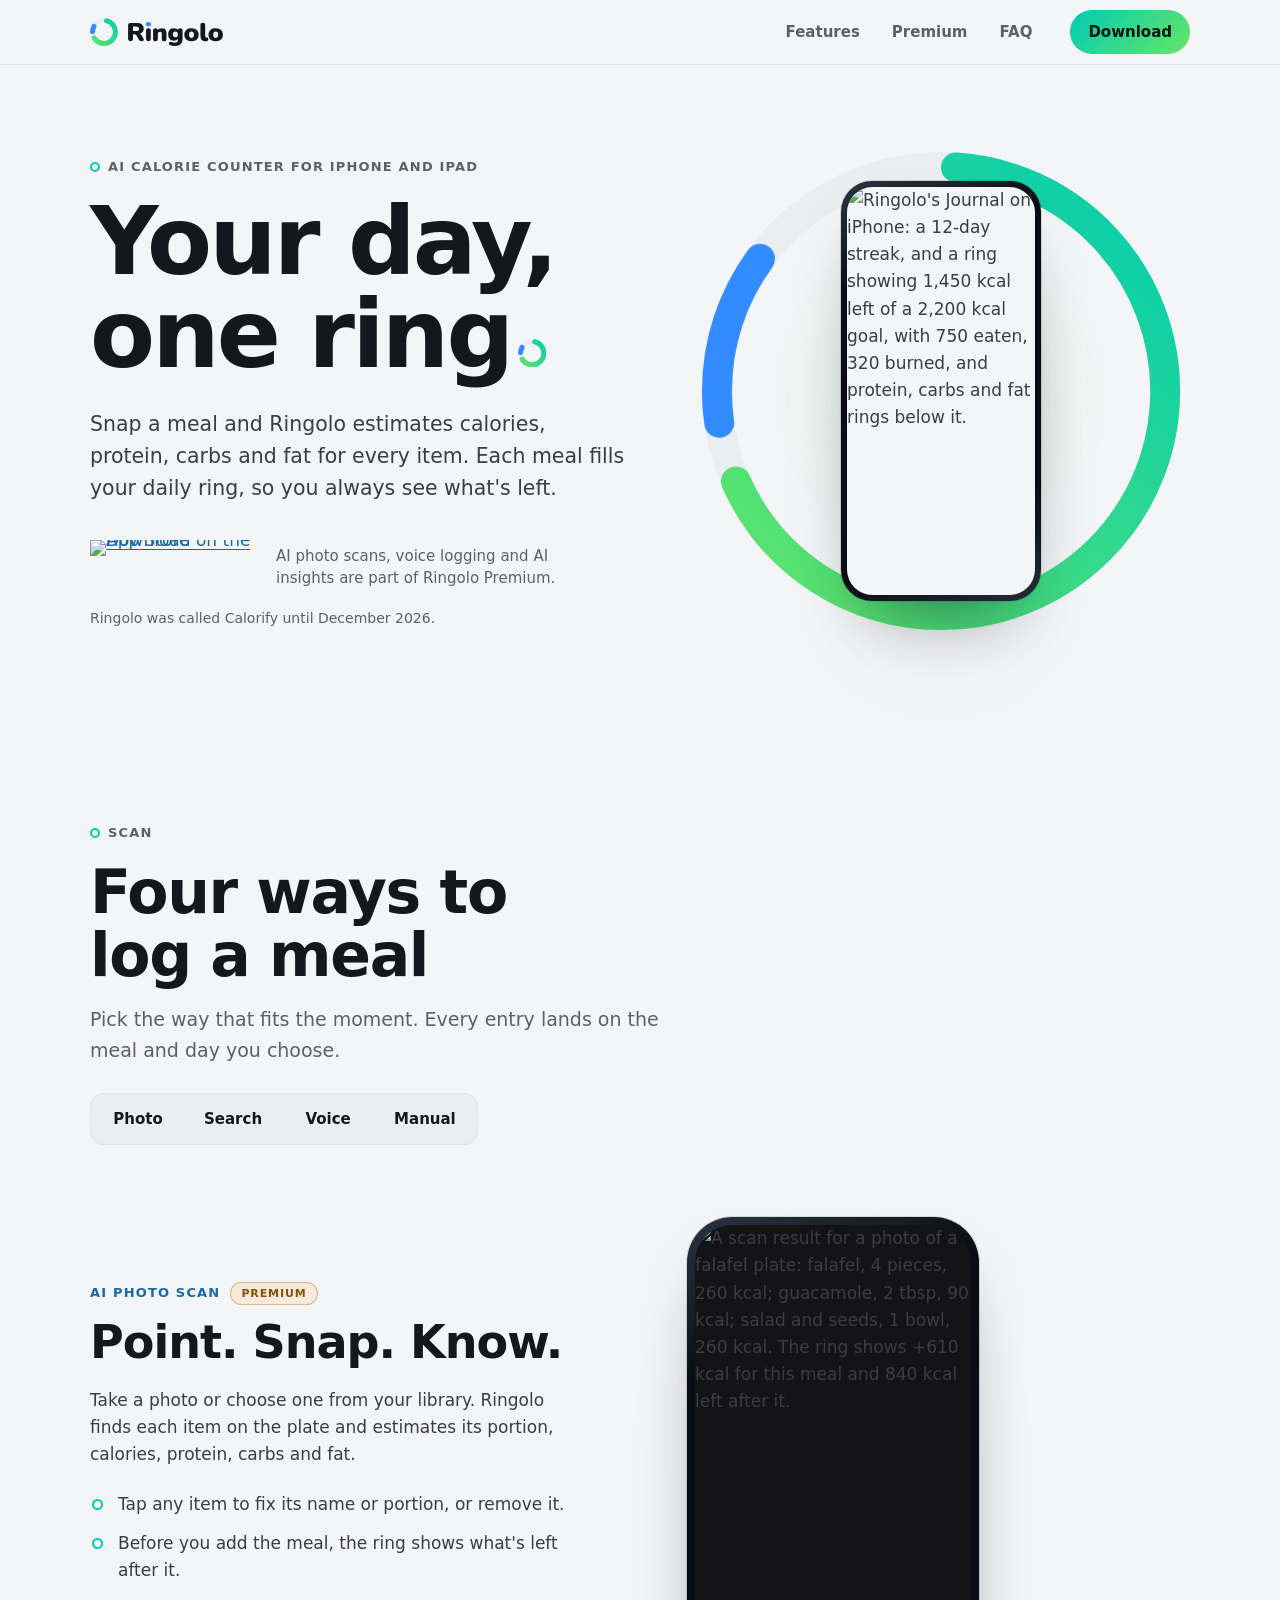
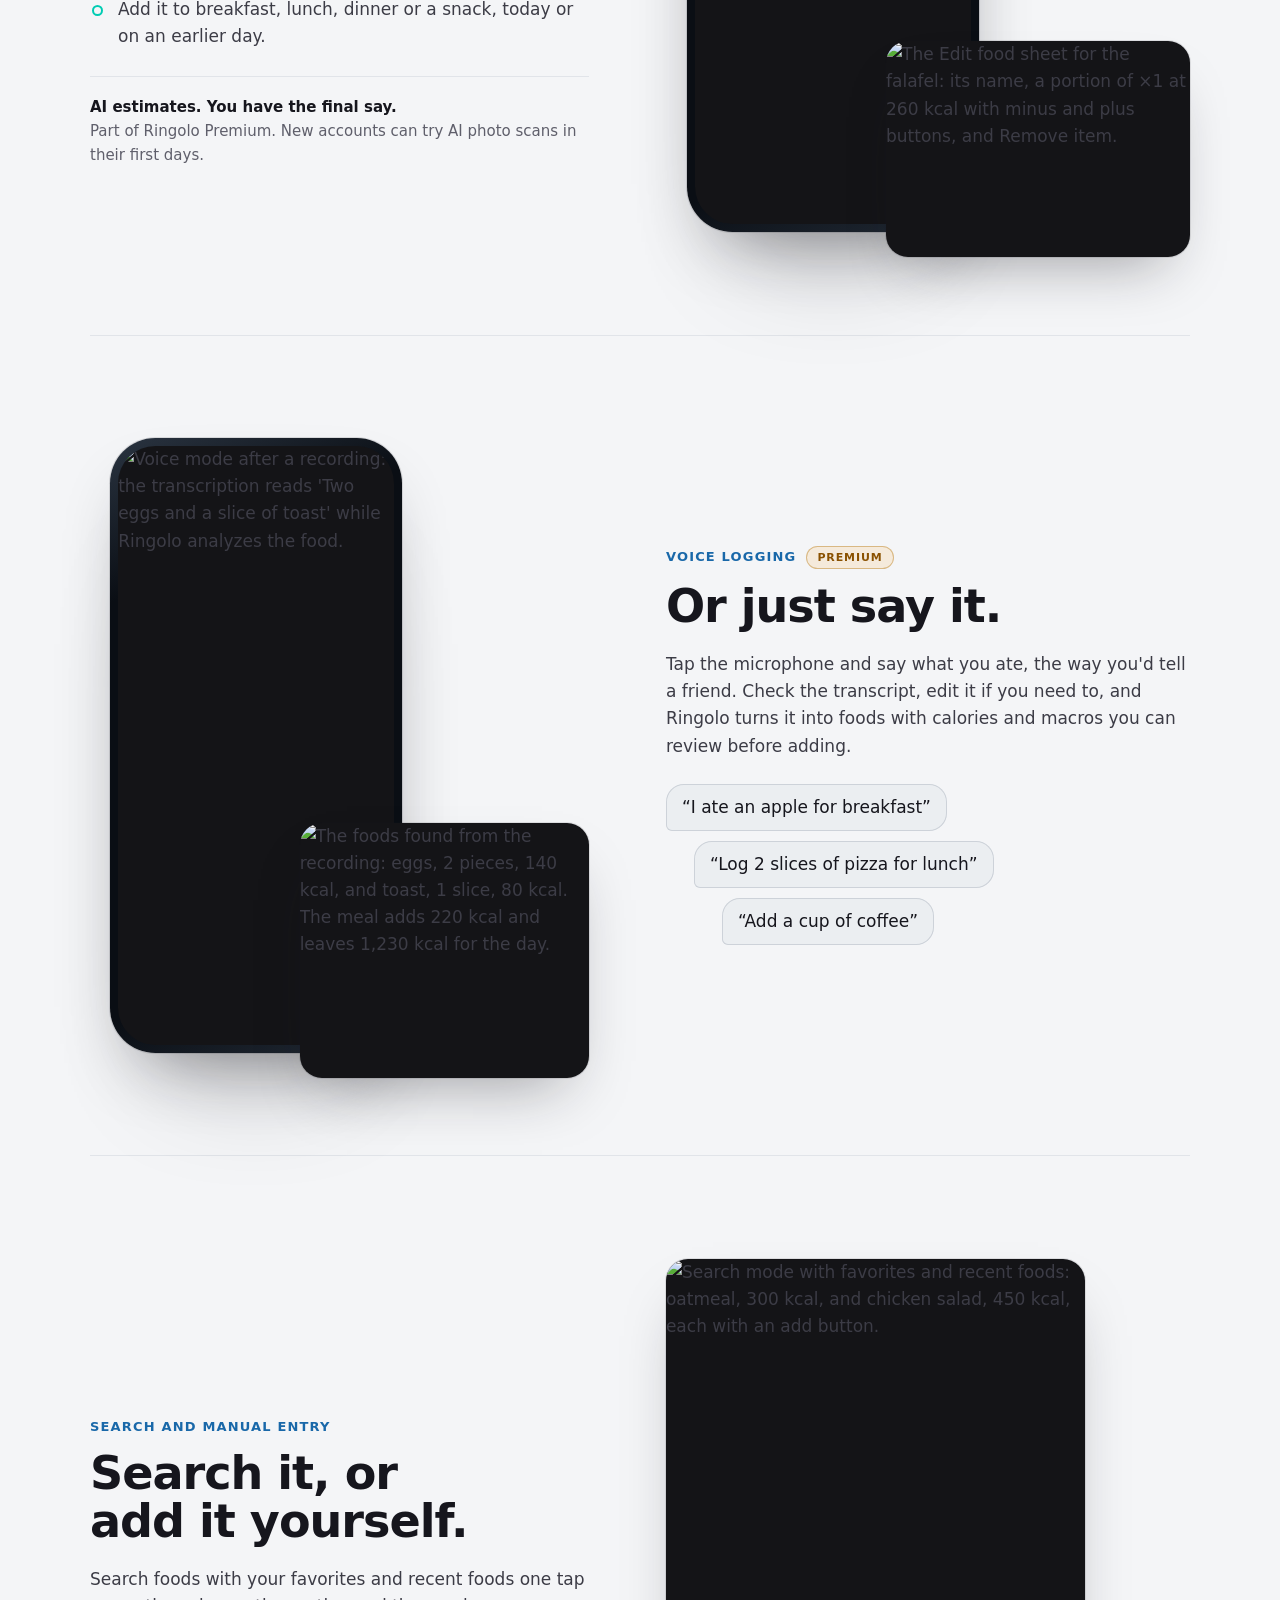
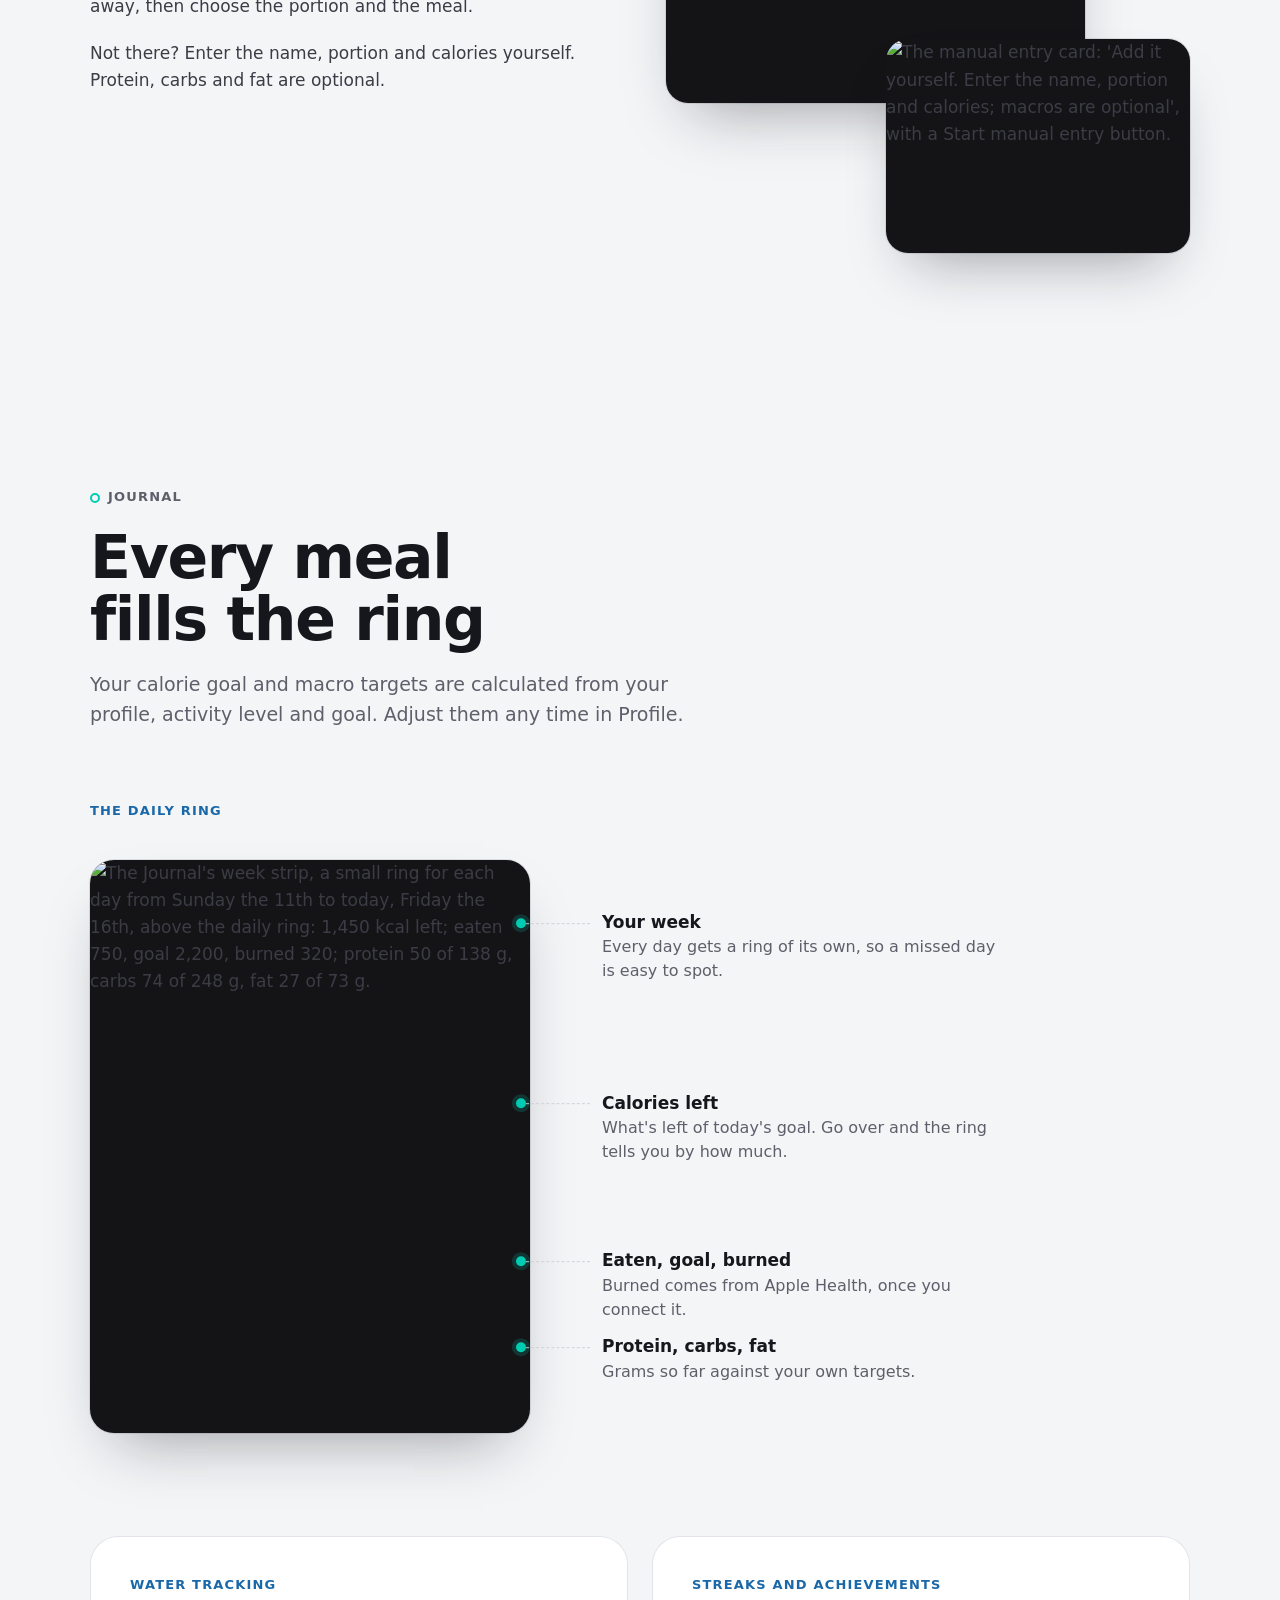
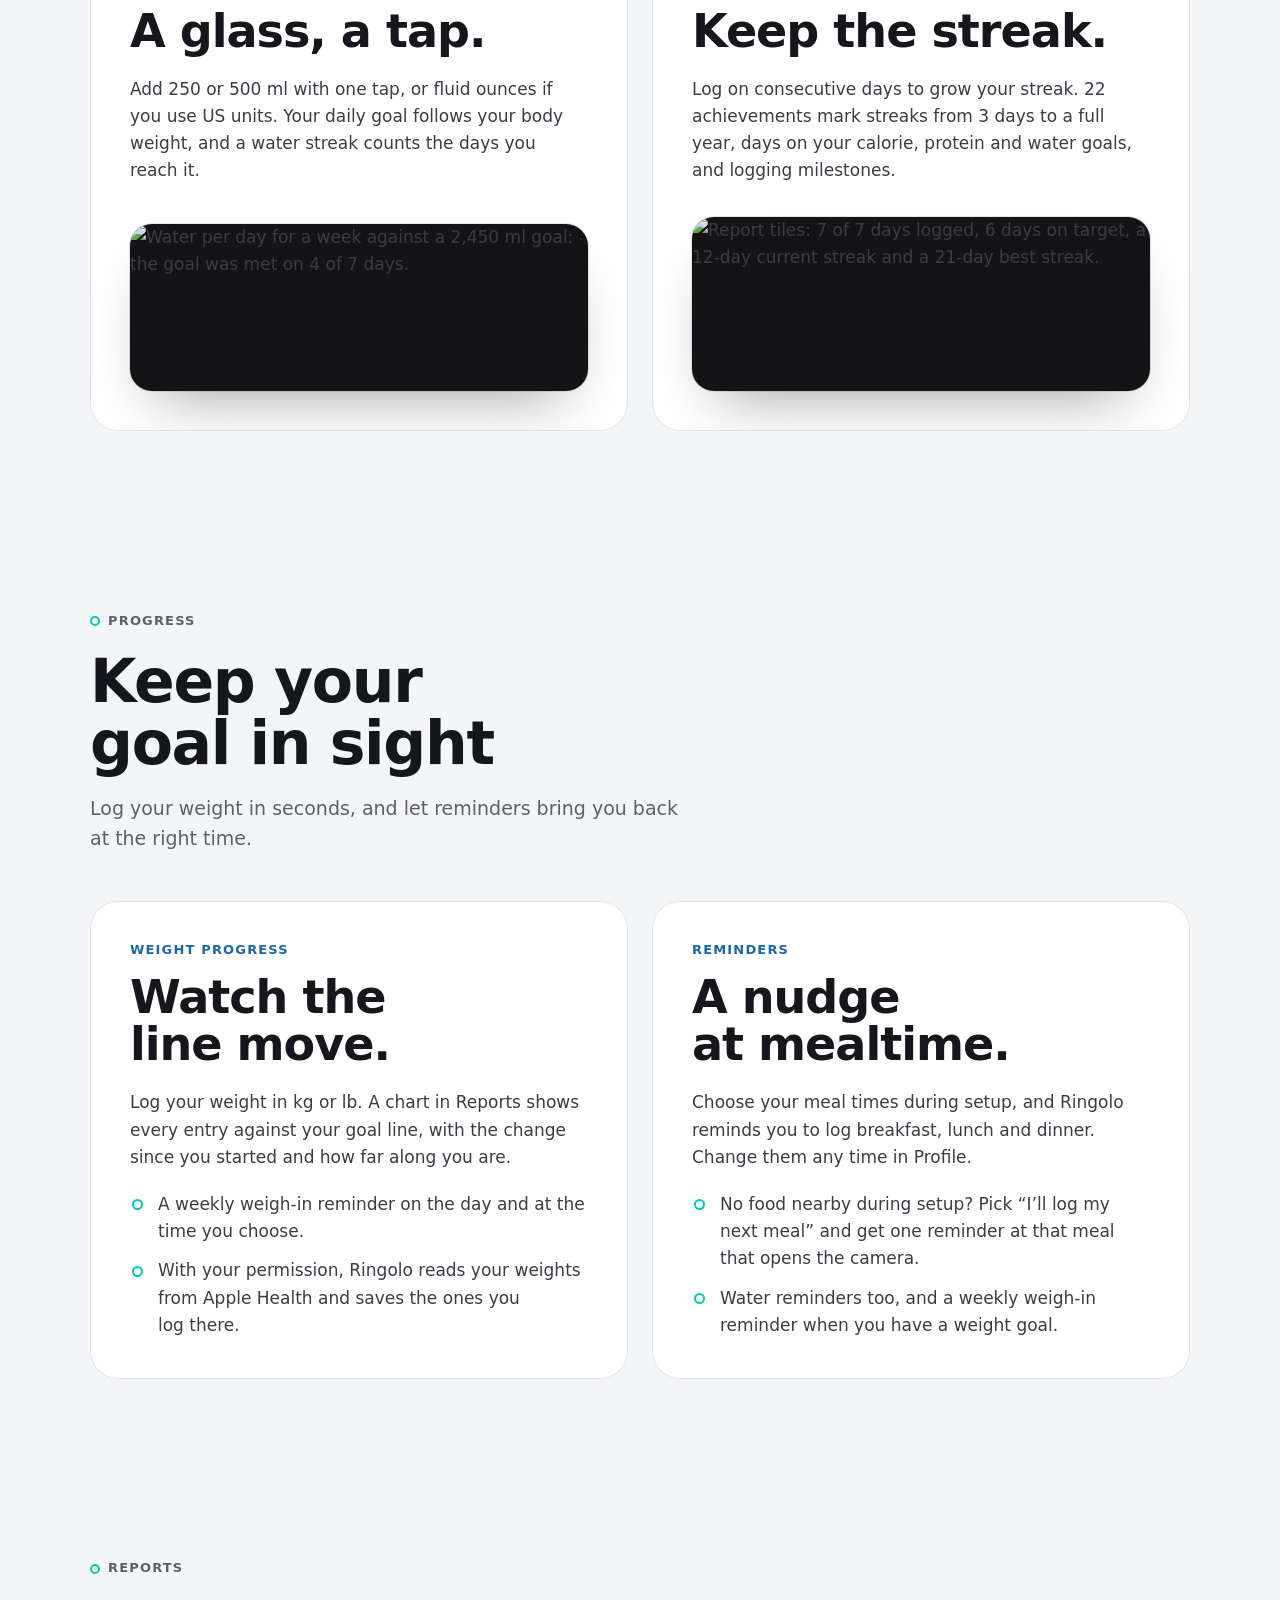
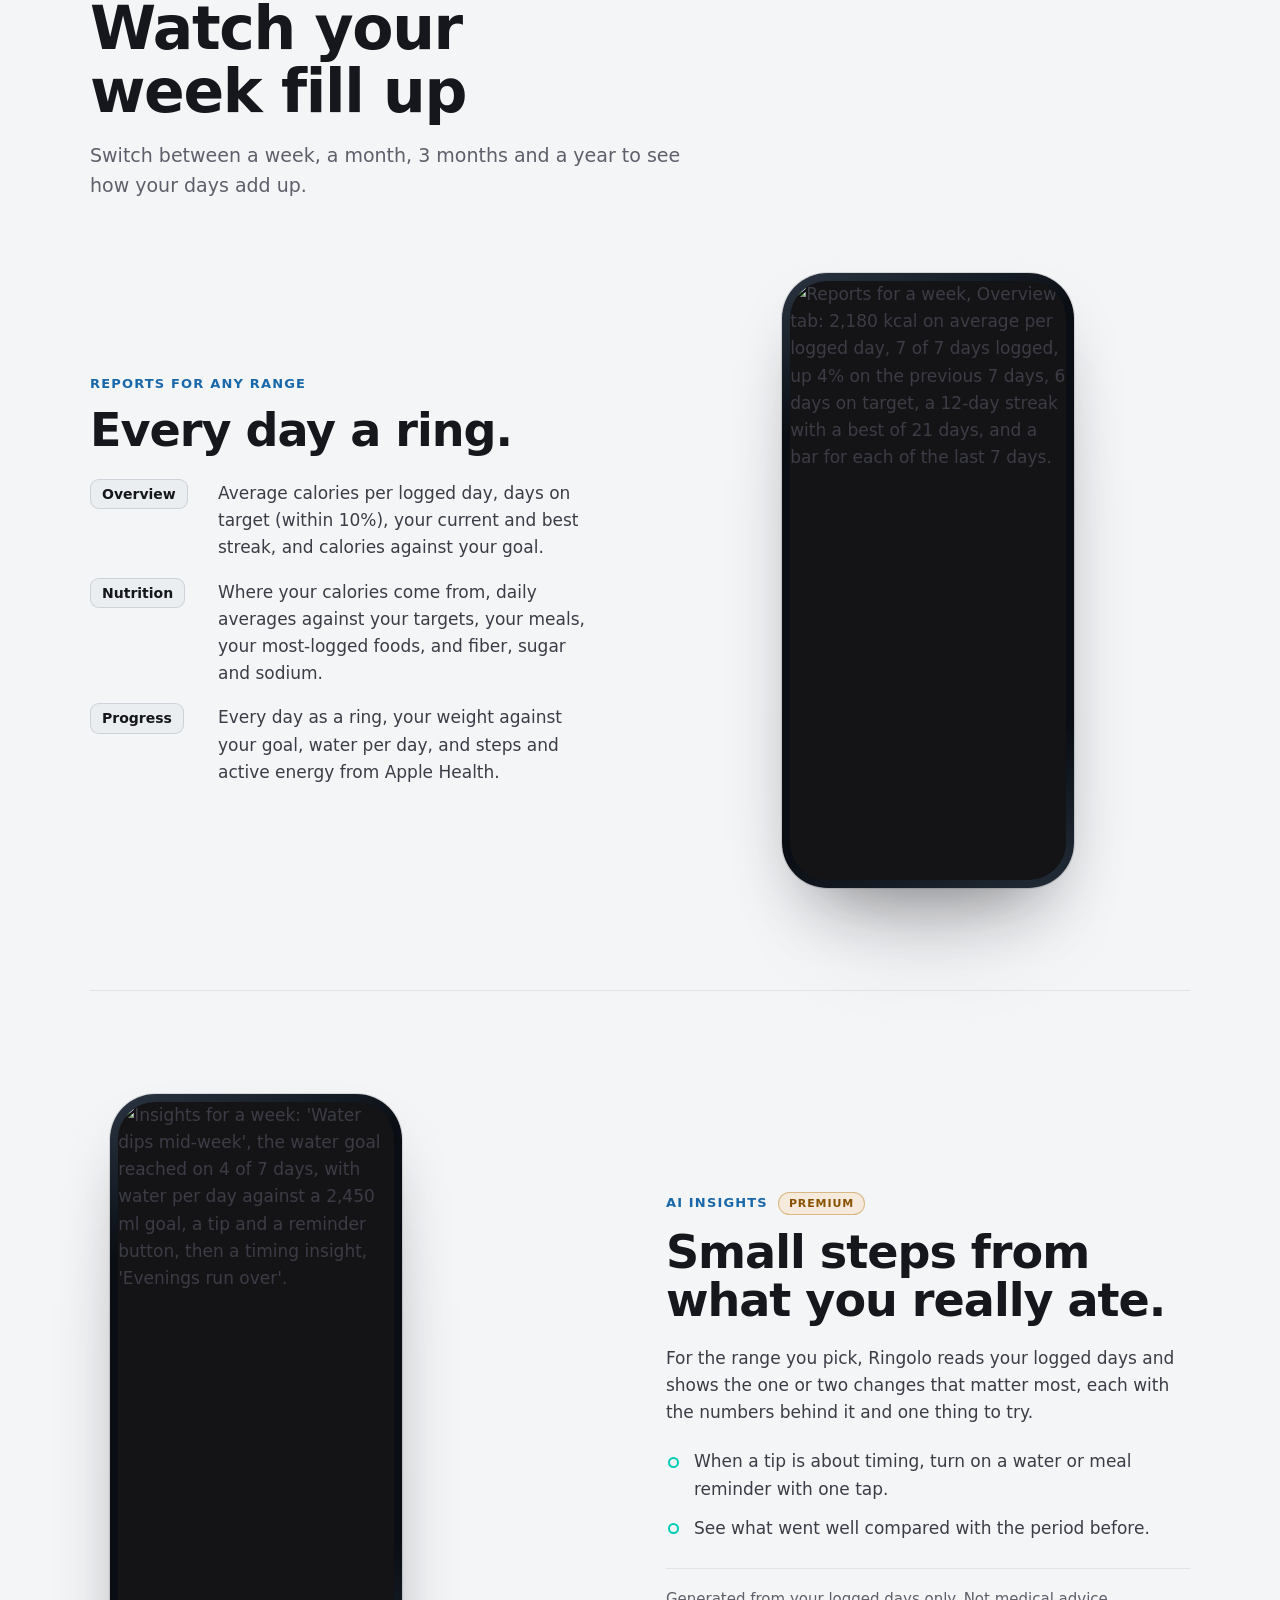
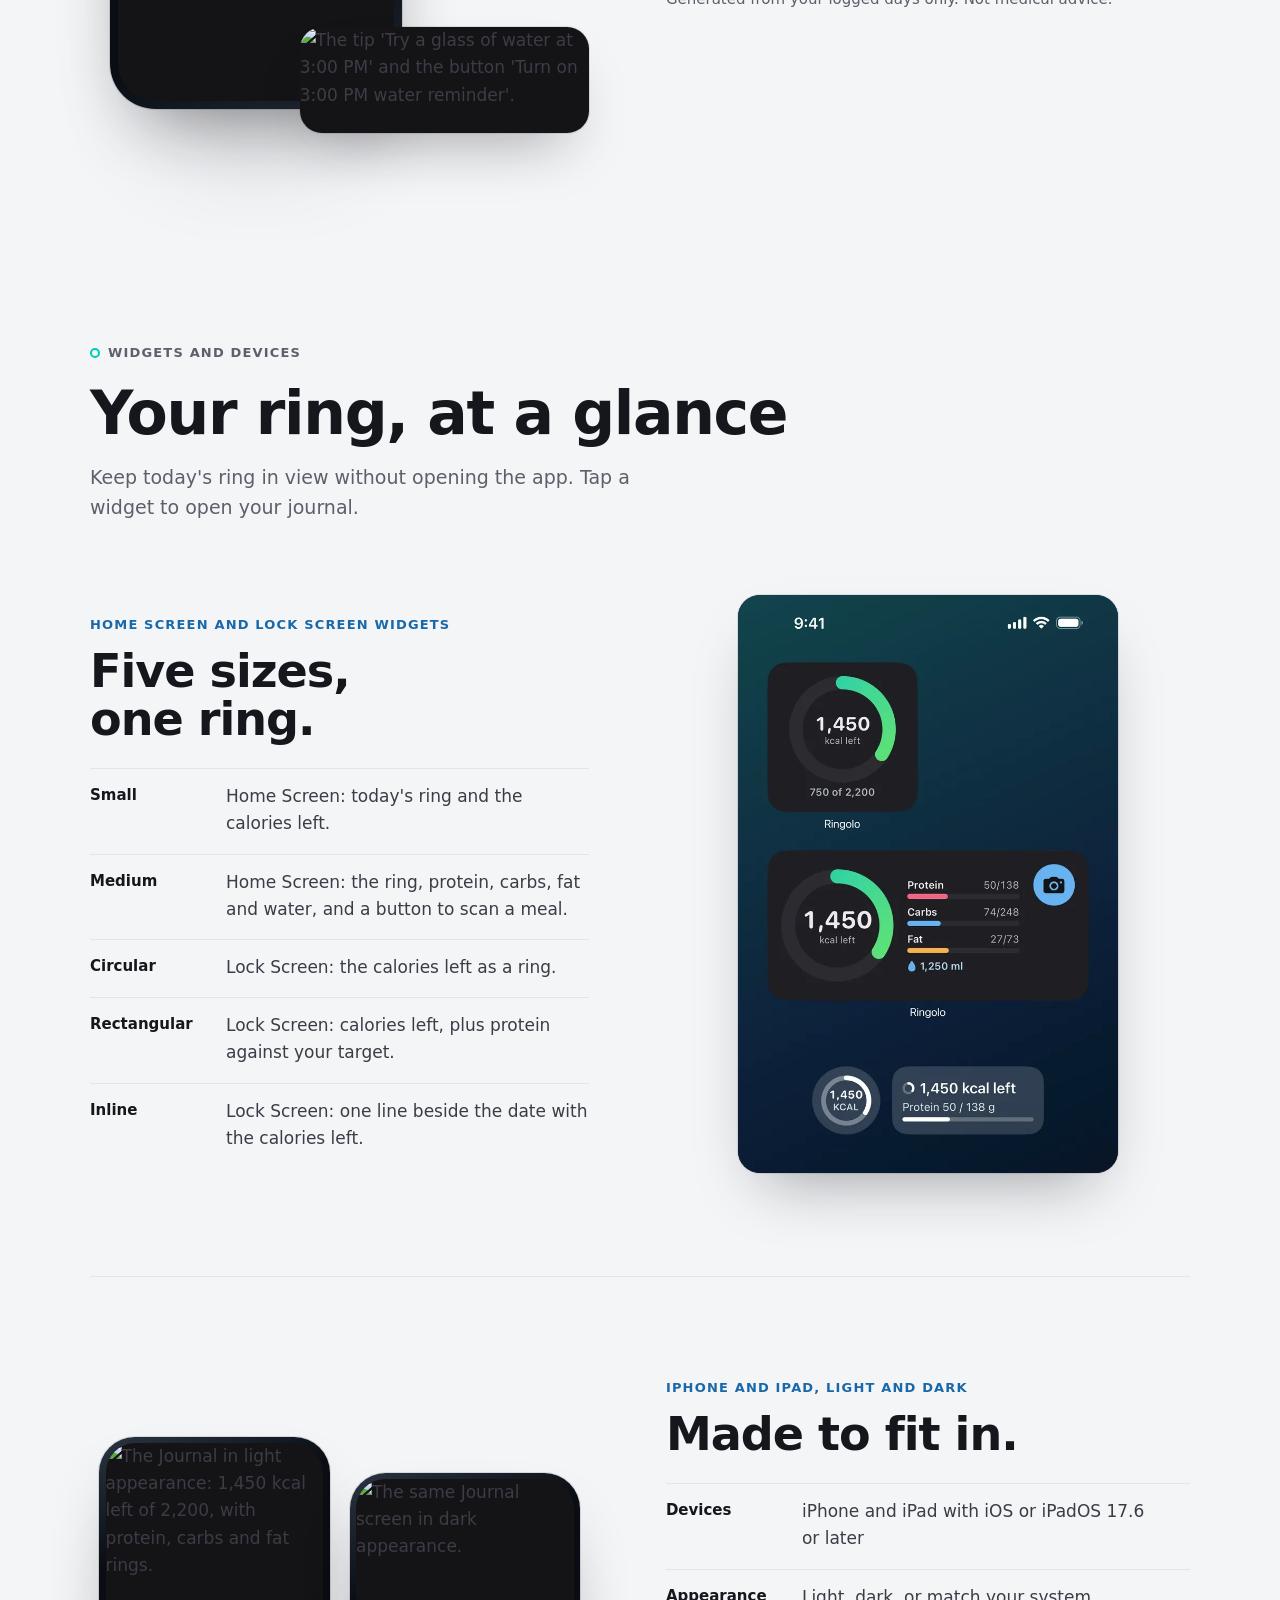
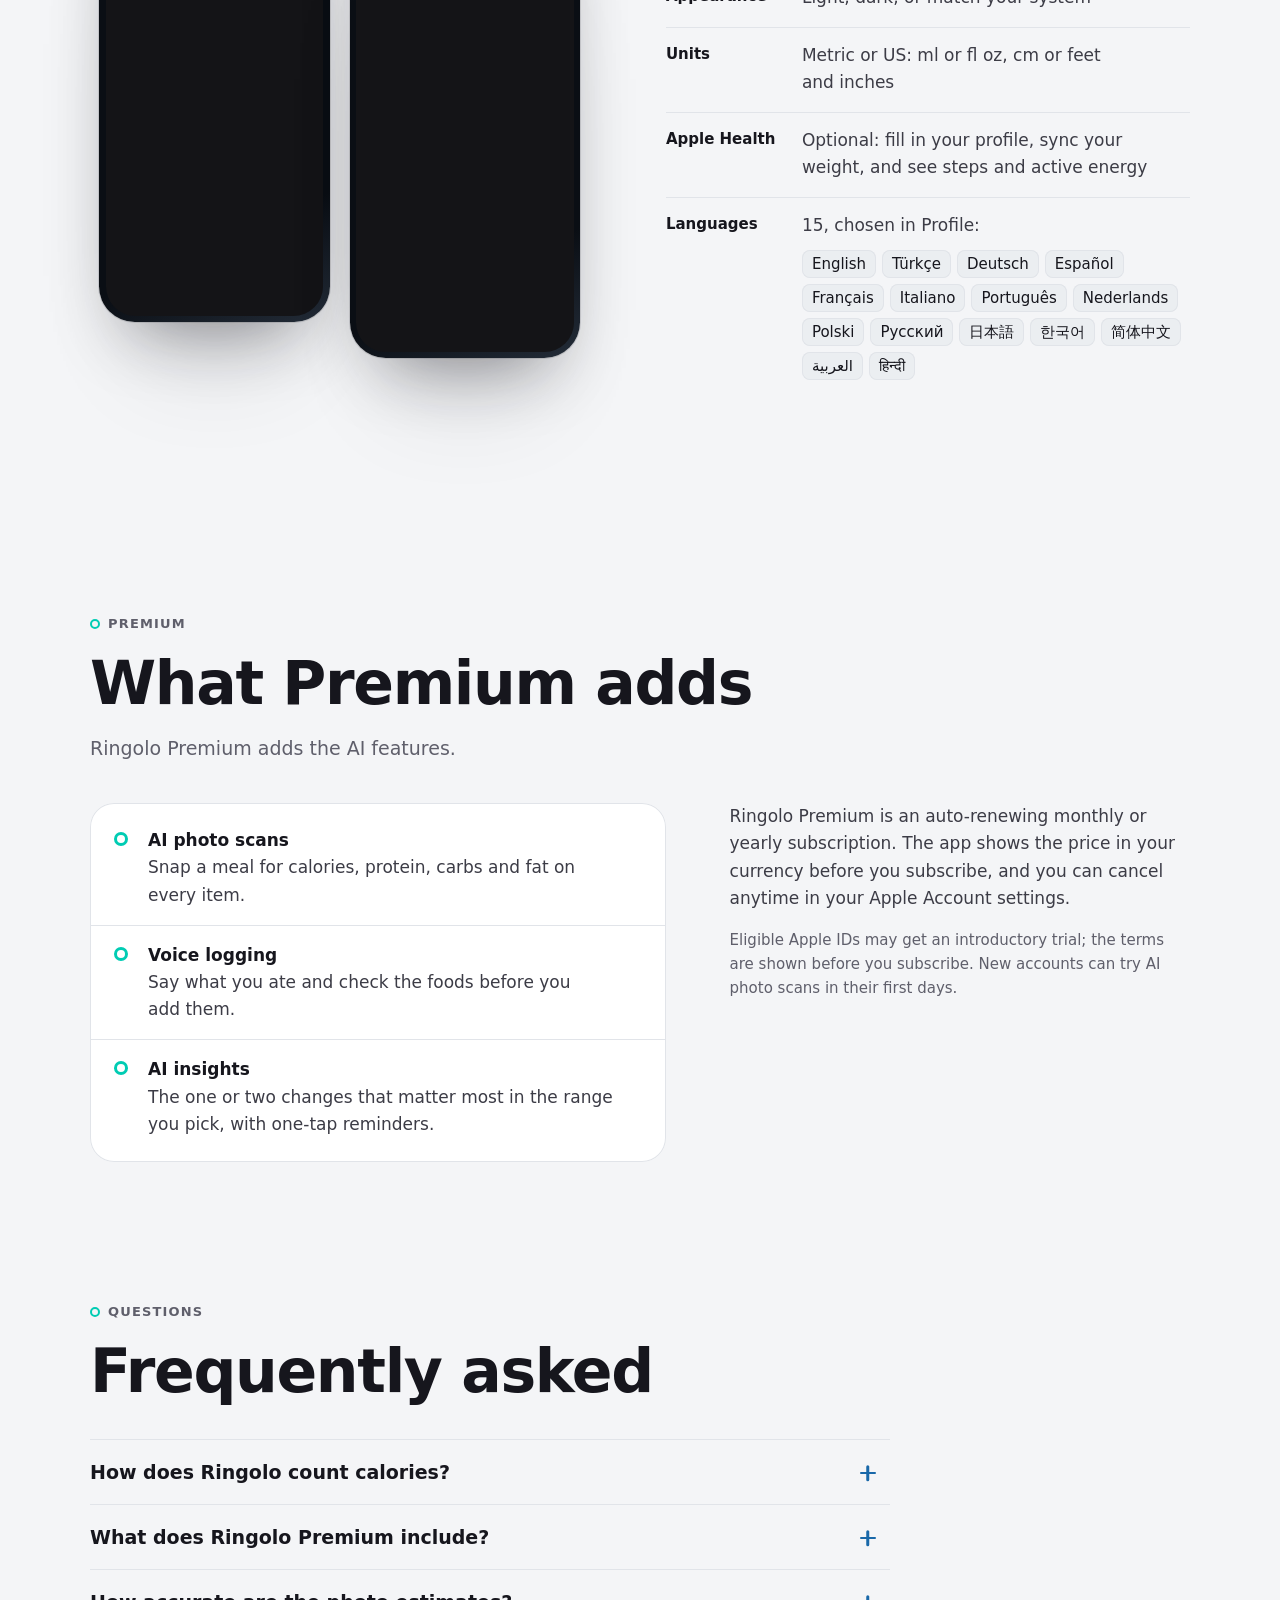
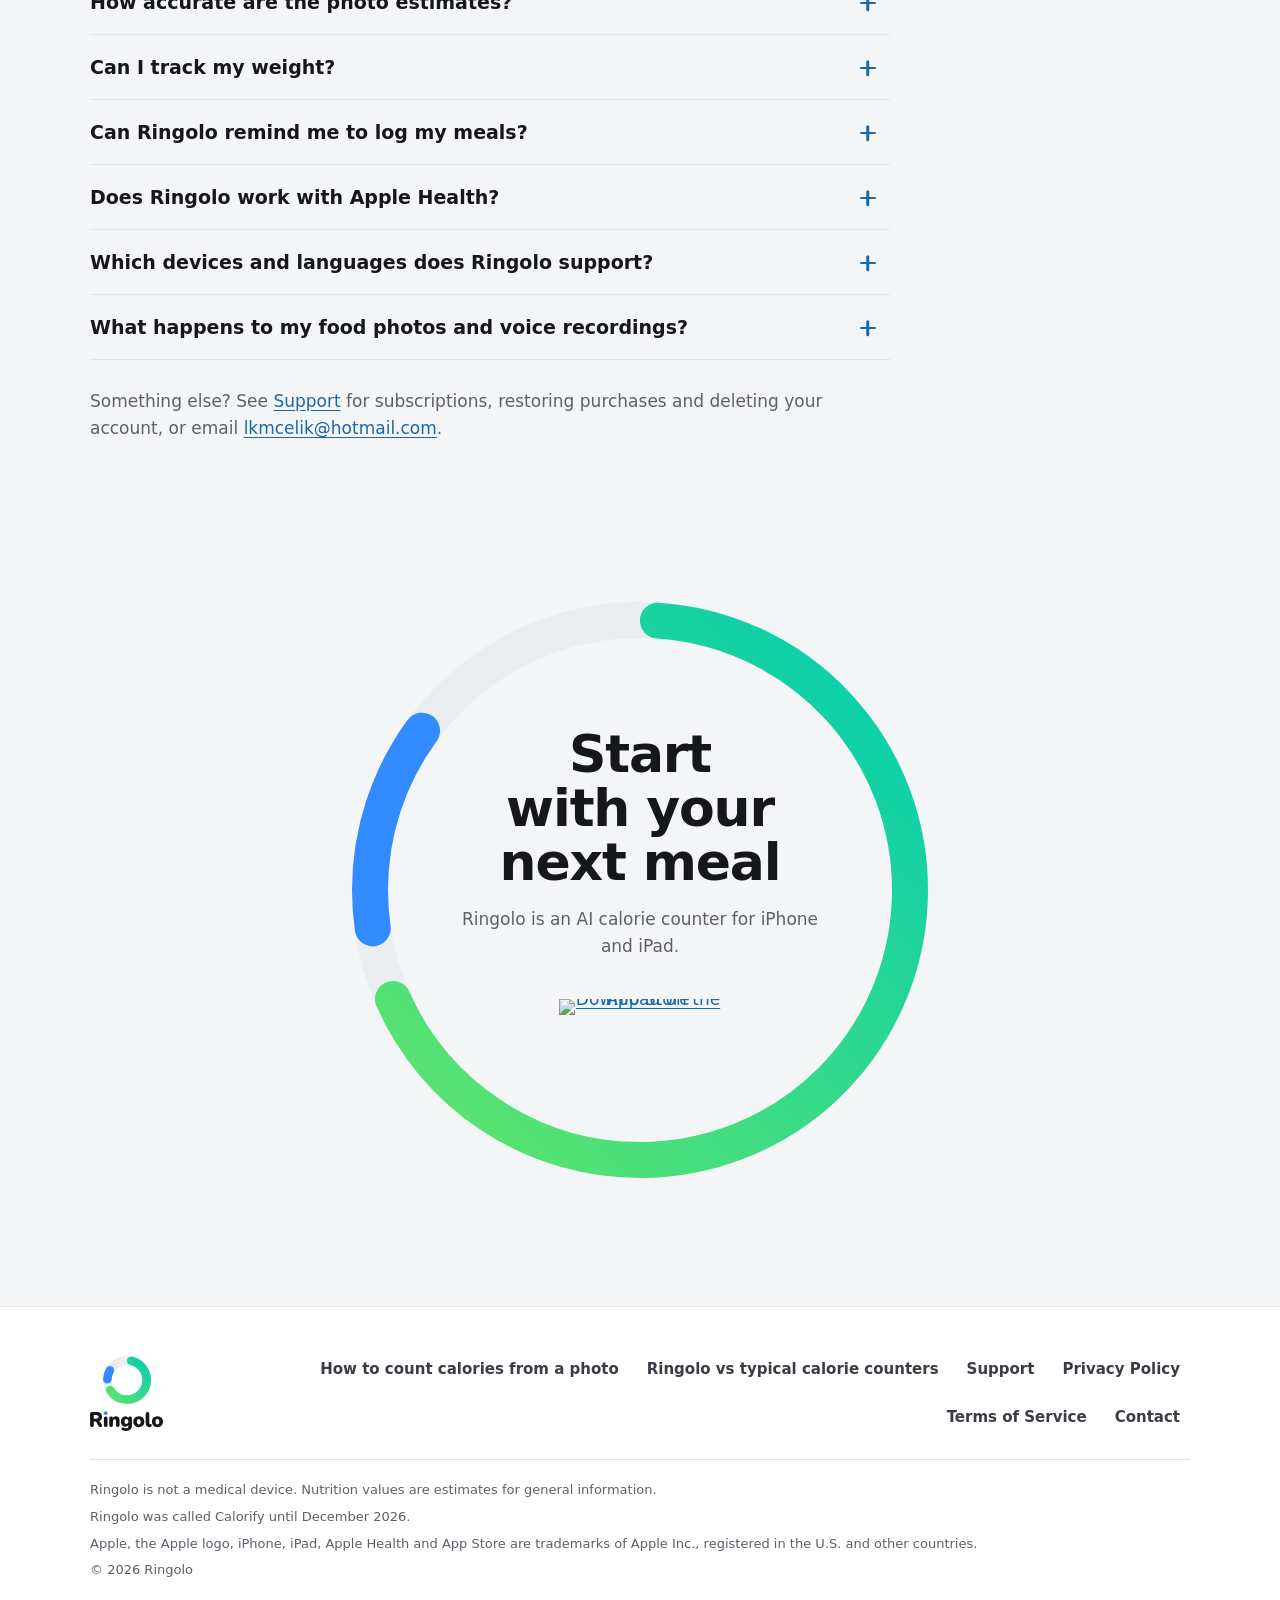
==== commit 345a6cfe: "Drop Google Fonts for a path-based wordmark; home copy for 1.9 - Wordmark: img/wordmark-light.svg an" ====
--- a/index.html
+++ b/index.html
@@ -4,7 +4,7 @@
     <meta charset="UTF-8">
     <meta name="viewport" content="width=device-width, initial-scale=1">
     <title>Ringolo: AI calorie counter and macro tracker for iPhone and iPad</title>
-    <meta name="description" content="Snap a meal and Ringolo (formerly Calorify) estimates calories, protein, carbs and fat for every item. Log by voice or search, track water, and see your week in reports.">
+    <meta name="description" content="Snap a meal and Ringolo (formerly Calorify) estimates calories, protein, carbs and fat for every item. Log by voice or search, track water and weight, and see your progress in reports.">
     <link rel="canonical" href="https://lkmcelik.github.io/calorify/">
     <meta name="robots" content="index, follow, max-image-preview:large">
     <meta name="color-scheme" content="light dark">
@@ -33,9 +33,6 @@
     <link rel="apple-touch-icon" href="img/icon-180.png">
     <link rel="preload" as="image" href="img/journal-today-light.webp" type="image/webp" media="(prefers-color-scheme: light)">
     <link rel="preload" as="image" href="img/journal-today.webp" type="image/webp" media="(prefers-color-scheme: dark)">
-    <link rel="preconnect" href="https://fonts.googleapis.com">
-    <link rel="preconnect" href="https://fonts.gstatic.com" crossorigin>
-    <link rel="stylesheet" href="https://fonts.googleapis.com/css2?family=Nunito:wght@900&amp;display=swap">
     <link rel="stylesheet" href="style.css">
     <script>document.documentElement.classList.add('js');</script>
 
@@ -66,7 +63,7 @@
           "@id": "https://lkmcelik.github.io/calorify/#app",
           "name": "Ringolo",
           "alternateName": "Calorify",
-          "description": "AI calorie counter and macro tracker for iPhone and iPad, formerly called Calorify. Snap a meal and Ringolo estimates calories, protein, carbs and fat for every item; log by voice, search or manual entry; track water, streaks and achievements; see reports for a week, month, 3 months or a year; and get AI insights with one-tap water and meal reminders.",
+          "description": "AI calorie counter and macro tracker for iPhone and iPad, formerly called Calorify. Snap a meal and Ringolo estimates calories, protein, carbs and fat for every item; log by voice, search or manual entry; track water, weight, streaks and achievements; get meal, water and weekly weigh-in reminders; see reports for a week, month, 3 months or a year; and get AI insights.",
           "operatingSystem": "iOS 17.6 or later, iPadOS 17.6 or later",
           "applicationCategory": "HealthApplication",
           "inLanguage": ["en", "tr", "de", "es", "fr", "it", "pt", "nl", "pl", "ru", "ja", "ko", "zh-Hans", "ar", "hi"],
@@ -90,6 +87,8 @@
             "Manual entry",
             "Daily calorie ring with protein, carbs and fat targets",
             "Water tracking",
+            "Weight tracking with a goal line, a weekly weigh-in reminder and Apple Health sync",
+            "Meal reminders, plus a one-time reminder for your next meal",
             "Logging streaks and achievements",
             "Reports for a week, month, 3 months or a year",
             "AI insights with one-tap water and meal reminders",
@@ -98,14 +97,6 @@
             "Light and dark appearance",
             "15 languages"
           ],
-          "isAccessibleForFree": true,
-          "offers": {
-            "@type": "Offer",
-            "price": "0",
-            "priceCurrency": "USD",
-            "category": "free",
-            "description": "Free to download. Offers in-app purchases: Ringolo Premium, an optional auto-renewing subscription."
-          },
           "publisher": { "@id": "https://lkmcelik.github.io/calorify/#publisher" }
         },
         {
@@ -122,10 +113,10 @@
             },
             {
               "@type": "Question",
-              "name": "Is Ringolo free?",
-              "acceptedAnswer": {
-                "@type": "Answer",
-                "text": "Ringolo is free to download. The journal, food search, manual entry, reports and water tracking are free, and the free plan includes a 3-day trial of photo scans. Unlimited photo scans, voice logging and AI insights come with Ringolo Premium, an auto-renewing monthly or yearly subscription. The app shows the price in your currency before you subscribe."
+              "name": "What does Ringolo Premium include?",
+              "acceptedAnswer": {
+                "@type": "Answer",
+                "text": "AI photo scans, voice logging and AI insights. Ringolo Premium is an auto-renewing monthly or yearly subscription, and the app shows the price in your currency before you subscribe. Eligible Apple IDs may get an introductory trial; the terms are shown before you subscribe. New accounts can try AI photo scans in their first days."
               }
             },
             {
@@ -138,10 +129,26 @@
             },
             {
               "@type": "Question",
+              "name": "Can I track my weight?",
+              "acceptedAnswer": {
+                "@type": "Answer",
+                "text": "Yes. Log your weight in kg or lb and follow it on a chart in Reports with your goal line, the change since you started and how far along you are. A weekly weigh-in reminder helps you keep it up, and with your permission Ringolo reads your weights from Apple Health and saves the ones you log there."
+              }
+            },
+            {
+              "@type": "Question",
+              "name": "Can Ringolo remind me to log my meals?",
+              "acceptedAnswer": {
+                "@type": "Answer",
+                "text": "Yes. Choose your meal times during setup, or later in Profile, and Ringolo reminds you to log breakfast, lunch and dinner. If you have no food nearby during setup, pick “I’ll log my next meal” and you’ll get one reminder at that meal that opens the camera. Water and weekly weigh-in reminders are there too."
+              }
+            },
+            {
+              "@type": "Question",
               "name": "Does Ringolo work with Apple Health?",
               "acceptedAnswer": {
                 "@type": "Answer",
-                "text": "Yes, if you want it to. With your permission, Ringolo reads your height, weight, date of birth and sex from Apple Health to fill in your profile, and your steps and active energy to show your activity in the journal and reports. Connecting Apple Health is optional."
+                "text": "Yes, if you want it to. With your permission, Ringolo reads your height, weight, date of birth and sex from Apple Health to fill in your profile, reads your weights and saves the ones you log, and reads your steps and active energy to show your activity in the journal and reports. Connecting Apple Health is optional."
               }
             },
             {
@@ -171,10 +178,10 @@
 
     <header class="site-nav">
         <div class="nav-inner">
-            <a class="lockup" href="#top" aria-label="Ringolo"><svg class="mark" viewBox="146 146 732 732" aria-hidden="true" focusable="false"><defs><linearGradient id="g-mark-nav" gradientUnits="userSpaceOnUse" x1="868" y1="156" x2="156" y2="868" gradientTransform="rotate(90 512 512)"><stop offset="0" stop-color="#00CCB3"/><stop offset="1" stop-color="#66E666"/></linearGradient></defs><circle class="mark-track" cx="512" cy="512" r="300"/><circle class="mark-arc" cx="512" cy="512" r="300" stroke="url(#g-mark-nav)" stroke-dasharray="1177 708" stroke-dashoffset="-66" transform="rotate(-90 512 512)"/><circle class="mark-seg" cx="512" cy="512" r="300" stroke-dasharray="140.3 1744.7" stroke-dashoffset="-1416.9" transform="rotate(-90 512 512)"/></svg><span class="wordmark">R<span class="wm-i">i</span>ngolo</span></a>
+            <a class="lockup" href="#top"><svg class="mark" viewBox="146 146 732 732" aria-hidden="true" focusable="false"><defs><linearGradient id="g-mark-nav" gradientUnits="userSpaceOnUse" x1="868" y1="156" x2="156" y2="868" gradientTransform="rotate(90 512 512)"><stop offset="0" stop-color="#00CCB3"/><stop offset="1" stop-color="#66E666"/></linearGradient></defs><circle class="mark-track" cx="512" cy="512" r="300"/><circle class="mark-arc" cx="512" cy="512" r="300" stroke="url(#g-mark-nav)" stroke-dasharray="1177 708" stroke-dashoffset="-66" transform="rotate(-90 512 512)"/><circle class="mark-seg" cx="512" cy="512" r="300" stroke-dasharray="140.3 1744.7" stroke-dashoffset="-1416.9" transform="rotate(-90 512 512)"/></svg><picture class="wordmark"><source srcset="img/wordmark-dark.svg" media="(prefers-color-scheme: dark)"><img src="img/wordmark-light.svg" alt="Ringolo" width="95" height="29"></picture></a>
             <nav class="nav-links" aria-label="Sections">
                 <a href="#log">Features</a>
-                <a href="#premium">Free and Premium</a>
+                <a href="#premium">Premium</a>
                 <a href="#faq">FAQ</a>
             </nav>
             <a class="nav-get" href="https://apps.apple.com/app/id6749366793" rel="noopener">Download<span class="visually-hidden"> Ringolo on the App Store</span></a>
@@ -191,7 +198,7 @@
                     <a class="store-badge" href="https://apps.apple.com/app/id6749366793" rel="noopener">
                         <img src="img/app-store-badge.svg" width="162" height="54" alt="Download on the App Store">
                     </a>
-                    <p class="hero-note">Free to download. Premium adds unlimited photo scans, voice logging and AI&nbsp;insights.</p>
+                    <p class="hero-note">AI photo scans, voice logging and AI insights are part of Ringolo&nbsp;Premium.</p>
                 </div>
                 <p class="hero-former">Ringolo was called Calorify until December 2026.</p>
             </div>
@@ -227,7 +234,7 @@
 
             <article class="feature" id="photo" aria-labelledby="photo-title">
                 <div class="feature-copy">
-                    <h3 id="photo-title" class="feature-label">AI photo scan</h3>
+                    <h3 id="photo-title" class="feature-label">AI photo scan <span class="pill">Premium</span></h3>
                     <p class="tagline display">Point. Snap. Know.</p>
                     <p>Take a photo or choose one from your library. Ringolo finds each item on the plate and estimates its portion, calories, protein, carbs and fat.</p>
                     <ul class="dots">
@@ -235,7 +242,7 @@
                         <li>Before you add the meal, the ring shows what's left after it.</li>
                         <li>Add it to breakfast, lunch, dinner or a snack, today or on an earlier day.</li>
                     </ul>
-                    <p class="plan"><span class="plan-key">AI estimates. You have the final say.</span> Free plan: 3-day trial of photo scans. Premium: unlimited.</p>
+                    <p class="plan"><span class="plan-key">AI estimates. You have the final say.</span> Part of Ringolo Premium. New accounts can try AI photo scans in their first days.</p>
                 </div>
                 <div class="feature-media">
                     <div class="phone">
@@ -278,7 +285,6 @@
                     <p class="tagline display">Search it, or add it yourself.</p>
                     <p>Search foods with your favorites and recent foods one tap away, then choose the portion and the meal.</p>
                     <p id="manual">Not there? Enter the name, portion and calories yourself. Protein, carbs and fat are optional.</p>
-                    <p class="plan">Free on every plan.</p>
                 </div>
                 <div class="feature-media">
                     <div class="shot-card shot-card--main">
@@ -338,6 +344,35 @@
             </div>
         </section>
 
+        <section class="group" id="progress" aria-labelledby="progress-title">
+            <div class="group-head">
+                <p class="eyebrow">Progress</p>
+                <h2 id="progress-title" class="display">Keep your goal in sight</h2>
+                <p>Log your weight in seconds, and let reminders bring you back at the right time.</p>
+            </div>
+
+            <div class="pair pair--text">
+                <article class="mini" id="weight" aria-labelledby="weight-title">
+                    <h3 id="weight-title" class="feature-label">Weight progress</h3>
+                    <p class="tagline display">Watch the line move.</p>
+                    <p>Log your weight in kg or lb. A chart in Reports shows every entry against your goal line, with the change since you started and how far along you are.</p>
+                    <ul class="dots">
+                        <li>A weekly weigh-in reminder on the day and at the time you choose.</li>
+                        <li>With your permission, Ringolo reads your weights from Apple Health and saves the ones you log there.</li>
+                    </ul>
+                </article>
+                <article class="mini" id="reminders" aria-labelledby="reminders-title">
+                    <h3 id="reminders-title" class="feature-label">Reminders</h3>
+                    <p class="tagline display">A nudge at mealtime.</p>
+                    <p>Choose your meal times during setup, and Ringolo reminds you to log breakfast, lunch and dinner. Change them any time in Profile.</p>
+                    <ul class="dots">
+                        <li>No food nearby during setup? Pick &ldquo;I&rsquo;ll log my next meal&rdquo; and get one reminder at that meal that opens the camera.</li>
+                        <li>Water reminders too, and a weekly weigh-in reminder when you have a weight goal.</li>
+                    </ul>
+                </article>
+            </div>
+        </section>
+
         <section class="group" id="reports" aria-labelledby="reports-title">
             <div class="group-head">
                 <p class="eyebrow">Reports</p>
@@ -352,9 +387,8 @@
                     <dl class="tabs">
                         <div><dt>Overview</dt><dd>Average calories per logged day, days on target (within 10%), your current and best streak, and calories against your goal.</dd></div>
                         <div><dt>Nutrition</dt><dd>Where your calories come from, daily averages against your targets, your meals, your most-logged foods, and fiber, sugar and sodium.</dd></div>
-                        <div><dt>Progress</dt><dd>Every day as a ring, water per day, and steps and active energy from Apple Health.</dd></div>
+                        <div><dt>Progress</dt><dd>Every day as a ring, your weight against your goal, water per day, and steps and active energy from Apple Health.</dd></div>
                     </dl>
-                    <p class="plan">Overview, Nutrition, Progress and water stay free.</p>
                 </div>
                 <div class="feature-media">
                     <div class="phone">
@@ -423,7 +457,7 @@
                         <div><dt>Devices</dt><dd>iPhone and iPad with iOS or iPadOS 17.6 or later</dd></div>
                         <div><dt>Appearance</dt><dd>Light, dark, or match your system</dd></div>
                         <div><dt>Units</dt><dd>Metric or US: ml or fl oz, cm or feet and inches</dd></div>
-                        <div><dt>Apple Health</dt><dd>Optional: fill in your profile and see steps and active energy</dd></div>
+                        <div><dt>Apple Health</dt><dd>Optional: fill in your profile, sync your weight, and see steps and active energy</dd></div>
                         <div><dt>Languages</dt><dd>15, chosen in Profile:
                             <ul class="langs">
                                 <li lang="en">English</li><li lang="tr">Türkçe</li><li lang="de">Deutsch</li><li lang="es">Español</li><li lang="fr">Français</li><li lang="it">Italiano</li><li lang="pt">Português</li><li lang="nl">Nederlands</li><li lang="pl">Polski</li><li lang="ru">Русский</li><li lang="ja">日本語</li><li lang="ko">한국어</li><li lang="zh-Hans">简体中文</li><li lang="ar" dir="rtl">العربية</li><li lang="hi">हिन्दी</li>
@@ -446,27 +480,19 @@
 
         <section class="group" id="premium" aria-labelledby="premium-title">
             <div class="group-head">
-                <p class="eyebrow">Free and Premium</p>
-                <h2 id="premium-title" class="display">What you get</h2>
-                <p>The core of Ringolo is free. Ringolo Premium unlocks the AI features without limits.</p>
+                <p class="eyebrow">Premium</p>
+                <h2 id="premium-title" class="display">What Premium adds</h2>
+                <p>Ringolo Premium adds the AI features.</p>
             </div>
             <div class="compare-wrap">
-                <table class="compare">
-                    <caption class="visually-hidden">Features on the free plan and with Ringolo Premium</caption>
-                    <thead>
-                        <tr><th scope="col">Feature</th><th scope="col">Free</th><th scope="col">Premium</th></tr>
-                    </thead>
-                    <tbody>
-                        <tr><th scope="row">Journal, search and manual entry</th><td><span class="mark-yes" role="img" aria-label="Included"></span></td><td><span class="mark-yes" role="img" aria-label="Included"></span></td></tr>
-                        <tr><th scope="row">Reports and water</th><td><span class="mark-yes" role="img" aria-label="Included"></span></td><td><span class="mark-yes" role="img" aria-label="Included"></span></td></tr>
-                        <tr><th scope="row">Photo scans</th><td>3-day trial</td><td class="strong">Unlimited</td></tr>
-                        <tr><th scope="row">Voice logging</th><td><span class="mark-no" role="img" aria-label="Not included"></span></td><td><span class="mark-yes" role="img" aria-label="Included"></span></td></tr>
-                        <tr><th scope="row">AI insights</th><td><span class="mark-no" role="img" aria-label="Not included"></span></td><td><span class="mark-yes" role="img" aria-label="Included"></span></td></tr>
-                    </tbody>
-                </table>
+                <ul class="premium-list">
+                    <li><strong>AI photo scans</strong> Snap a meal for calories, protein, carbs and fat on every item.</li>
+                    <li><strong>Voice logging</strong> Say what you ate and check the foods before you add them.</li>
+                    <li><strong>AI insights</strong> The one or two changes that matter most in the range you pick, with one-tap reminders.</li>
+                </ul>
                 <div class="compare-notes">
                     <p>Ringolo Premium is an auto-renewing monthly or yearly subscription. The app shows the price in your currency before you subscribe, and you can cancel anytime in your Apple Account settings.</p>
-                    <p>The 3-day photo scan trial starts when you finish setup on a new account, includes a daily number of scans, and is available once per person and device.</p>
+                    <p>Eligible Apple IDs may get an introductory trial; the terms are shown before you subscribe. New accounts can try AI photo scans in their first days.</p>
                 </div>
             </div>
         </section>
@@ -482,16 +508,24 @@
                     <p>Take a photo and Ringolo's AI estimates the portion, calories, protein, carbs and fat of each item on the plate. You can also say what you ate, search for a food or enter it yourself. You can check and edit every item before it's added to your day.</p>
                 </details>
                 <details>
-                    <summary>Is Ringolo free?</summary>
-                    <p>Ringolo is free to download. The journal, food search, manual entry, reports and water tracking are free, and the free plan includes a 3-day trial of photo scans. Unlimited photo scans, voice logging and AI insights come with Ringolo Premium, an auto-renewing monthly or yearly subscription. The app shows the price in your currency before you subscribe.</p>
+                    <summary>What does Ringolo Premium include?</summary>
+                    <p>AI photo scans, voice logging and AI insights. Ringolo Premium is an auto-renewing monthly or yearly subscription, and the app shows the price in your currency before you subscribe. Eligible Apple IDs may get an introductory trial; the terms are shown before you subscribe. New accounts can try AI photo scans in their first days.</p>
                 </details>
                 <details>
                     <summary>How accurate are the photo estimates?</summary>
                     <p>They're AI estimates, so treat them as a starting point. Tap any item to fix its name or portion, or remove it, before you add the meal. Ringolo is not a medical device and doesn't give medical advice.</p>
                 </details>
                 <details>
+                    <summary>Can I track my weight?</summary>
+                    <p>Yes. Log your weight in kg or lb and follow it on a chart in Reports with your goal line, the change since you started and how far along you are. A weekly weigh-in reminder helps you keep it up, and with your permission Ringolo reads your weights from Apple Health and saves the ones you log there.</p>
+                </details>
+                <details>
+                    <summary>Can Ringolo remind me to log my meals?</summary>
+                    <p>Yes. Choose your meal times during setup, or later in Profile, and Ringolo reminds you to log breakfast, lunch and dinner. If you have no food nearby during setup, pick &ldquo;I&rsquo;ll log my next meal&rdquo; and you&rsquo;ll get one reminder at that meal that opens the camera. Water and weekly weigh-in reminders are there too.</p>
+                </details>
+                <details>
                     <summary>Does Ringolo work with Apple Health?</summary>
-                    <p>Yes, if you want it to. With your permission, Ringolo reads your height, weight, date of birth and sex from Apple Health to fill in your profile, and your steps and active energy to show your activity in the journal and reports. Connecting Apple Health is optional.</p>
+                    <p>Yes, if you want it to. With your permission, Ringolo reads your height, weight, date of birth and sex from Apple Health to fill in your profile, reads your weights and saves the ones you log, and reads your steps and active energy to show your activity in the journal and reports. Connecting Apple Health is optional.</p>
                 </details>
                 <details>
                     <summary>Which devices and languages does Ringolo support?</summary>
@@ -514,7 +548,7 @@
             </svg>
             <div class="finale-copy">
                 <h2 id="download-title" class="display">Start with your next meal</h2>
-                <p>Ringolo is free to download for iPhone and iPad.</p>
+                <p>Ringolo is an AI calorie counter for iPhone and iPad.</p>
                 <a class="store-badge" href="https://apps.apple.com/app/id6749366793" rel="noopener">
                     <img src="img/app-store-badge.svg" width="162" height="54" alt="Download on the App Store">
                 </a>
@@ -524,7 +558,7 @@
 
     <footer class="site-footer">
         <div class="footer-inner">
-            <div class="lockup lockup--stacked" role="img" aria-label="Ringolo"><svg class="mark" viewBox="146 146 732 732" aria-hidden="true" focusable="false"><defs><linearGradient id="g-mark-foot" gradientUnits="userSpaceOnUse" x1="868" y1="156" x2="156" y2="868" gradientTransform="rotate(90 512 512)"><stop offset="0" stop-color="#00CCB3"/><stop offset="1" stop-color="#66E666"/></linearGradient></defs><circle class="mark-track" cx="512" cy="512" r="300"/><circle class="mark-arc" cx="512" cy="512" r="300" stroke="url(#g-mark-foot)" stroke-dasharray="1177 708" stroke-dashoffset="-66" transform="rotate(-90 512 512)"/><circle class="mark-seg" cx="512" cy="512" r="300" stroke-dasharray="140.3 1744.7" stroke-dashoffset="-1416.9" transform="rotate(-90 512 512)"/></svg><span class="wordmark">R<span class="wm-i">i</span>ngolo</span></div>
+            <div class="lockup lockup--stacked"><svg class="mark" viewBox="146 146 732 732" aria-hidden="true" focusable="false"><defs><linearGradient id="g-mark-foot" gradientUnits="userSpaceOnUse" x1="868" y1="156" x2="156" y2="868" gradientTransform="rotate(90 512 512)"><stop offset="0" stop-color="#00CCB3"/><stop offset="1" stop-color="#66E666"/></linearGradient></defs><circle class="mark-track" cx="512" cy="512" r="300"/><circle class="mark-arc" cx="512" cy="512" r="300" stroke="url(#g-mark-foot)" stroke-dasharray="1177 708" stroke-dashoffset="-66" transform="rotate(-90 512 512)"/><circle class="mark-seg" cx="512" cy="512" r="300" stroke-dasharray="140.3 1744.7" stroke-dashoffset="-1416.9" transform="rotate(-90 512 512)"/></svg><picture class="wordmark"><source srcset="img/wordmark-dark.svg" media="(prefers-color-scheme: dark)"><img src="img/wordmark-light.svg" alt="Ringolo" width="95" height="29"></picture></div>
             <nav class="footer-links" aria-label="Site">
                 <a href="count-calories-from-a-photo/">How to count calories from a photo</a>
                 <a href="ringolo-vs-typical-calorie-counters/">Ringolo vs typical calorie counters</a>
--- a/style.css
+++ b/style.css
@@ -28,7 +28,6 @@
     --app-bg: #141417;
     --ring: linear-gradient(135deg, var(--teal), var(--green));
 
-    --font-brand: "Nunito", ui-rounded, "SF Pro Rounded", "Arial Rounded MT Bold", system-ui, sans-serif;
     --font-display: ui-rounded, "SF Pro Rounded", system-ui, -apple-system, BlinkMacSystemFont, "Segoe UI", Roboto, sans-serif;
     --font-text: -apple-system, BlinkMacSystemFont, "SF Pro Text", system-ui, "Segoe UI", Roboto, "Helvetica Neue", Arial, sans-serif;
 
@@ -223,27 +222,25 @@
     stroke: var(--brand-blue);
 }
 
+/* The wordmark is a static SVG of paths (img/wordmark-light.svg, img/wordmark-dark.svg), drawn from Nunito Black
+   with the i's tittle in the brand blue; no web font is loaded. Its viewBox is centred on the cap-height centre:
+   width = 5.0922 x cap height, height = 1.5532 x cap height, cap top 0.2766 x cap height below the top. */
 .wordmark {
-    font-family: var(--font-brand);
-    font-weight: 900;
-    line-height: 1;
-    letter-spacing: -0.015em;
-    color: var(--frost);
-    white-space: nowrap;
-}
-
-/* The i's tittle in the brand blue: the glyph is painted with a hard-stop gradient (blue above the x-height). */
-.wm-i {
-    color: transparent;
-    background: linear-gradient(to bottom, var(--brand-blue) 36%, var(--frost) 36%);
-    -webkit-background-clip: text;
-    background-clip: text;
-}
-
-/* Compact lockup: mark D = 1.5 x cap height (cap = 0.705 em in Nunito), gap 0.35 D. */
+    display: block;
+    flex: none;
+}
+
+.wordmark img {
+    width: auto;
+    height: calc(var(--cap) * 1.5532);
+}
+
+/* Compact lockup: mark D = 1.5 x cap height, vertically centred on the caps, gap 0.35 D. */
 .lockup {
     --d: 28px;
+    --cap: calc(var(--d) / 1.5);
     direction: ltr;
+    flex: none;
     display: inline-flex;
     align-items: center;
     gap: calc(var(--d) * 0.35);
@@ -256,19 +253,12 @@
     height: var(--d);
 }
 
-.lockup .wordmark {
-    font-size: calc(var(--d) / 1.5 / 0.705);
-}
-
 /* Full (stacked) lockup: wordmark cap height 0.30 D, 0.18 D below the mark. */
 .lockup--stacked {
     --d: 48px;
+    --cap: calc(var(--d) * 0.3);
     flex-direction: column;
-    gap: calc(var(--d) * 0.18 - var(--d) * 0.3 / 0.705 * 0.124);
-}
-
-.lockup--stacked .wordmark {
-    font-size: calc(var(--d) * 0.3 / 0.705);
+    gap: calc(var(--d) * 0.18 - var(--cap) * 0.2766);
 }
 
 /* Navigation */
@@ -388,11 +378,9 @@
 }
 
 .hero h1 {
-    font-family: var(--font-brand);
-    font-weight: 900;
-    font-size: clamp(2.75rem, 6.6vw, 5.25rem);
-    line-height: 1;
-    letter-spacing: -0.015em;
+    font-size: clamp(3rem, 7.4vw, 6rem);
+    line-height: 0.98;
+    letter-spacing: -0.03em;
     max-width: 10ch;
 }
 
@@ -892,6 +880,19 @@
     margin-bottom: 32px;
 }
 
+.group-head + .pair {
+    margin-top: clamp(32px, 5vw, 48px);
+}
+
+/* Text-only cards (no screen fragment under the copy) */
+.pair--text .mini > p:not(.tagline) {
+    margin-bottom: 0;
+}
+
+.pair--text .mini .dots {
+    margin-top: 20px;
+}
+
 /* Reports tabs and facts */
 
 .tabs,
@@ -993,87 +994,40 @@
     padding-bottom: 8px;
 }
 
-.compare {
-    width: 100%;
-    border-collapse: separate;
-    border-spacing: 0;
+.premium-list {
+    margin: 0;
+    padding: 8px 0;
+    list-style: none;
     border-radius: 24px;
-    overflow: hidden;
     background: var(--deck);
     box-shadow: inset 0 0 0 1px var(--rim);
-    font-size: 1rem;
-}
-
-.compare th,
-.compare td {
-    padding: 16px 18px;
-    border-bottom: 1px solid var(--rim);
-    text-align: center;
-    vertical-align: middle;
-}
-
-.compare tbody tr:last-child th,
-.compare tbody tr:last-child td {
-    border-bottom: 0;
-}
-
-.compare thead th {
-    color: var(--haze);
-    font-size: 0.8125rem;
-    font-weight: 700;
-    letter-spacing: 0.08em;
-    text-transform: uppercase;
-}
-
-.compare thead th:first-child,
-.compare tbody th {
-    text-align: left;
-}
-
-.compare tbody th {
-    color: var(--frost);
-    font-weight: 600;
-}
-
-.compare td {
-    width: 22%;
-    color: var(--haze);
-}
-
-.compare td:last-child,
-.compare thead th:last-child {
-    background: rgba(0, 204, 179, 0.07);
-}
-
-.compare thead th:last-child {
-    color: var(--accent);
-}
-
-.compare .strong {
-    color: var(--accent);
-    font-weight: 700;
-}
-
-.mark-yes,
-.mark-no {
-    display: inline-block;
-    vertical-align: middle;
-}
-
-.mark-yes {
+}
+
+.premium-list li {
+    position: relative;
+    padding: 16px 24px 16px 58px;
+    color: var(--text);
+}
+
+.premium-list li + li {
+    border-top: 1px solid var(--rim);
+}
+
+.premium-list li::before {
+    content: "";
+    position: absolute;
+    left: 24px;
+    top: 21px;
     width: 14px;
-    height: 24px;
-    margin-top: -4px;
-    border-right: 3px solid var(--accent);
-    border-bottom: 3px solid var(--accent);
-    transform: rotate(45deg) scale(0.8);
-}
-
-.mark-no {
-    width: 16px;
-    height: 2px;
-    background: var(--haze);
-    border-radius: 2px;
+    height: 14px;
+    border-radius: 50%;
+    border: 3px solid var(--teal);
+}
+
+.premium-list strong {
+    display: block;
+    color: var(--frost);
+    font-size: 1.0625rem;
 }
 
 .compare-notes {
@@ -1977,7 +1931,7 @@
     }
 
     .hero h1 {
-        font-size: clamp(2.5rem, 12.5vw, 3.25rem);
+        font-size: clamp(2.75rem, 13.5vw, 3.5rem);
     }
 
     .hero-actions {
@@ -2033,15 +1987,6 @@
         height: 46px;
     }
 
-    .compare th,
-    .compare td {
-        padding: 14px 10px;
-    }
-
-    .compare td {
-        width: 26%;
-    }
-
     .faq summary {
         font-size: 1.0625rem;
         padding-right: 44px;
@@ -2066,6 +2011,36 @@
     .guide-steps li::before {
         width: 34px;
         height: 34px;
+    }
+}
+
+@media (max-width: 420px) {
+    .site-nav .lockup {
+        --d: 24px;
+    }
+
+    .nav-links--legal {
+        gap: 0;
+    }
+
+    .nav-links--legal a {
+        padding: 0 8px;
+        font-size: 0.875rem;
+    }
+}
+
+@media (max-width: 360px) {
+    .nav-inner {
+        gap: 8px;
+    }
+
+    .site-nav .lockup {
+        --d: 20px;
+    }
+
+    .nav-links--legal a {
+        padding: 0 6px;
+        font-size: 0.8125rem;
     }
 }
 
@@ -2109,11 +2084,6 @@
         stroke: CanvasText;
     }
 
-    .wm-i {
-        background: none;
-        color: inherit;
-    }
-
     .nav-get,
     .cta-button {
         border: 1px solid ButtonText;
